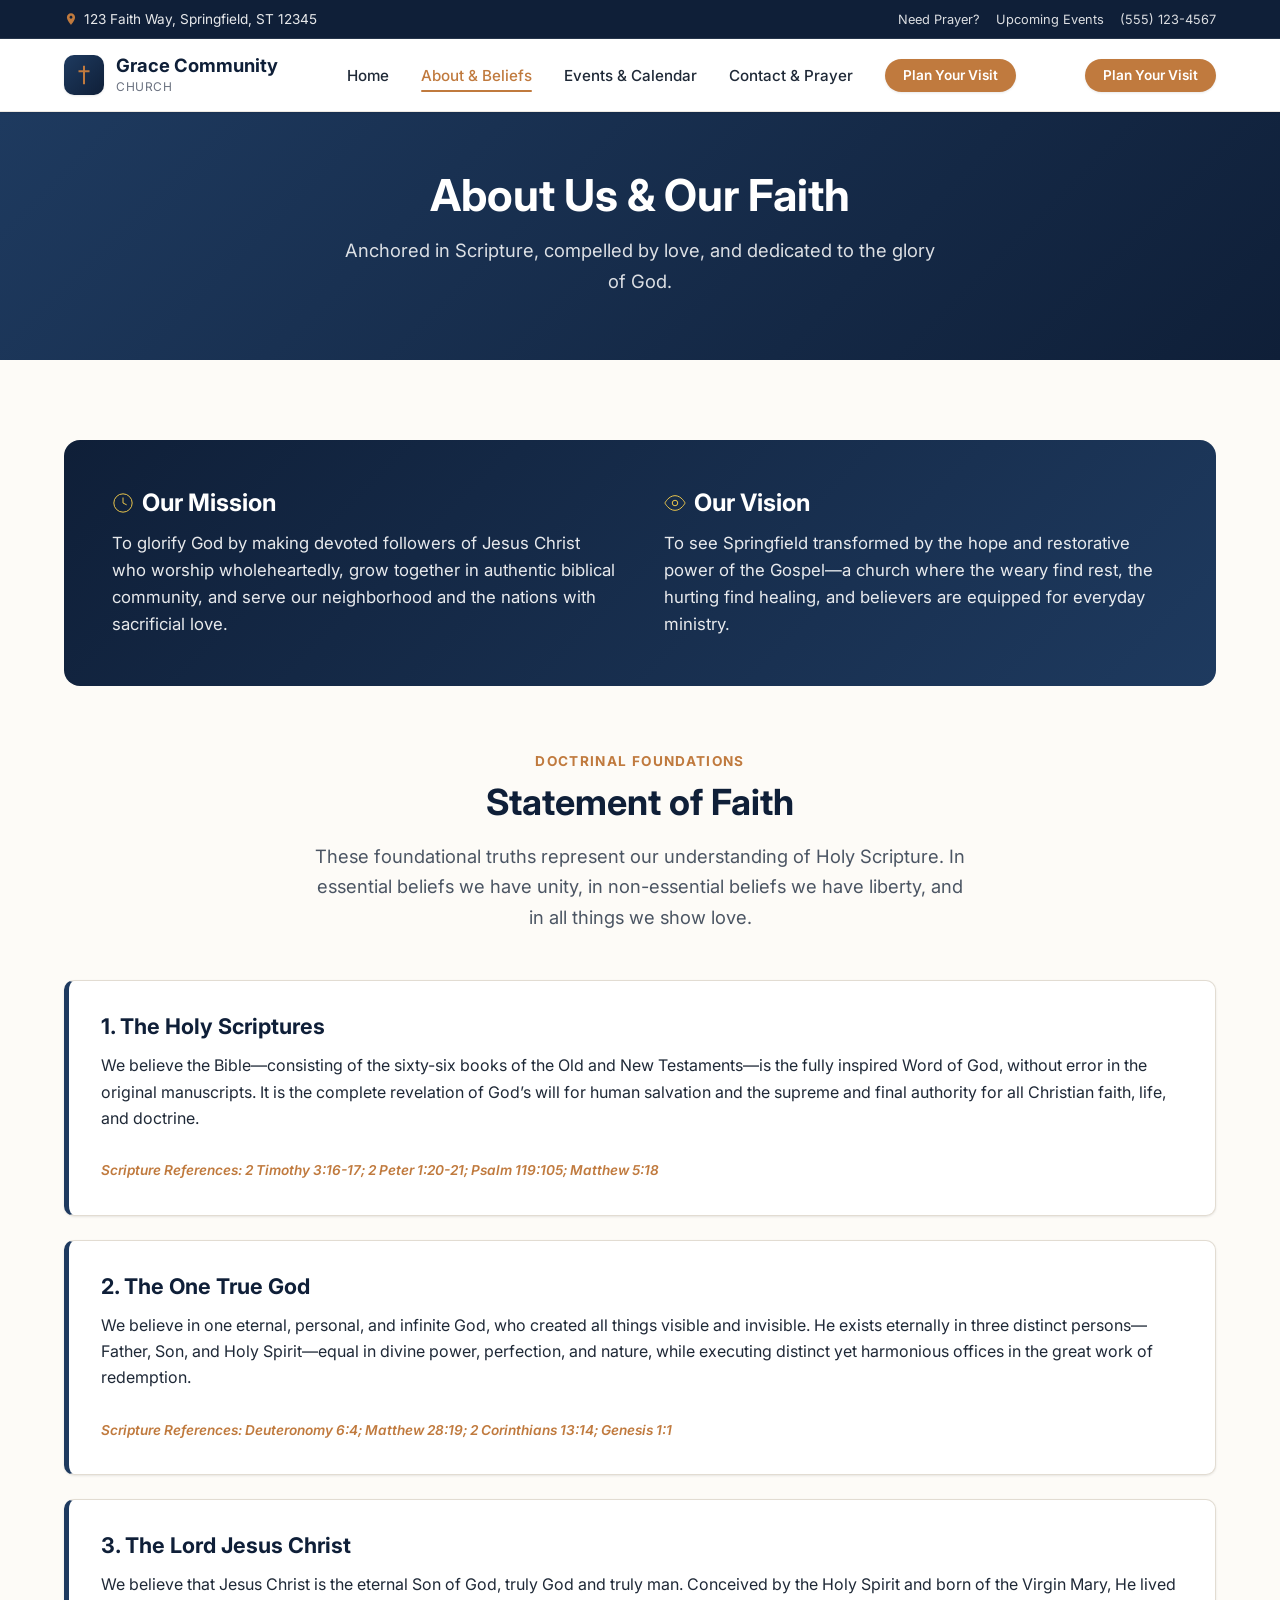
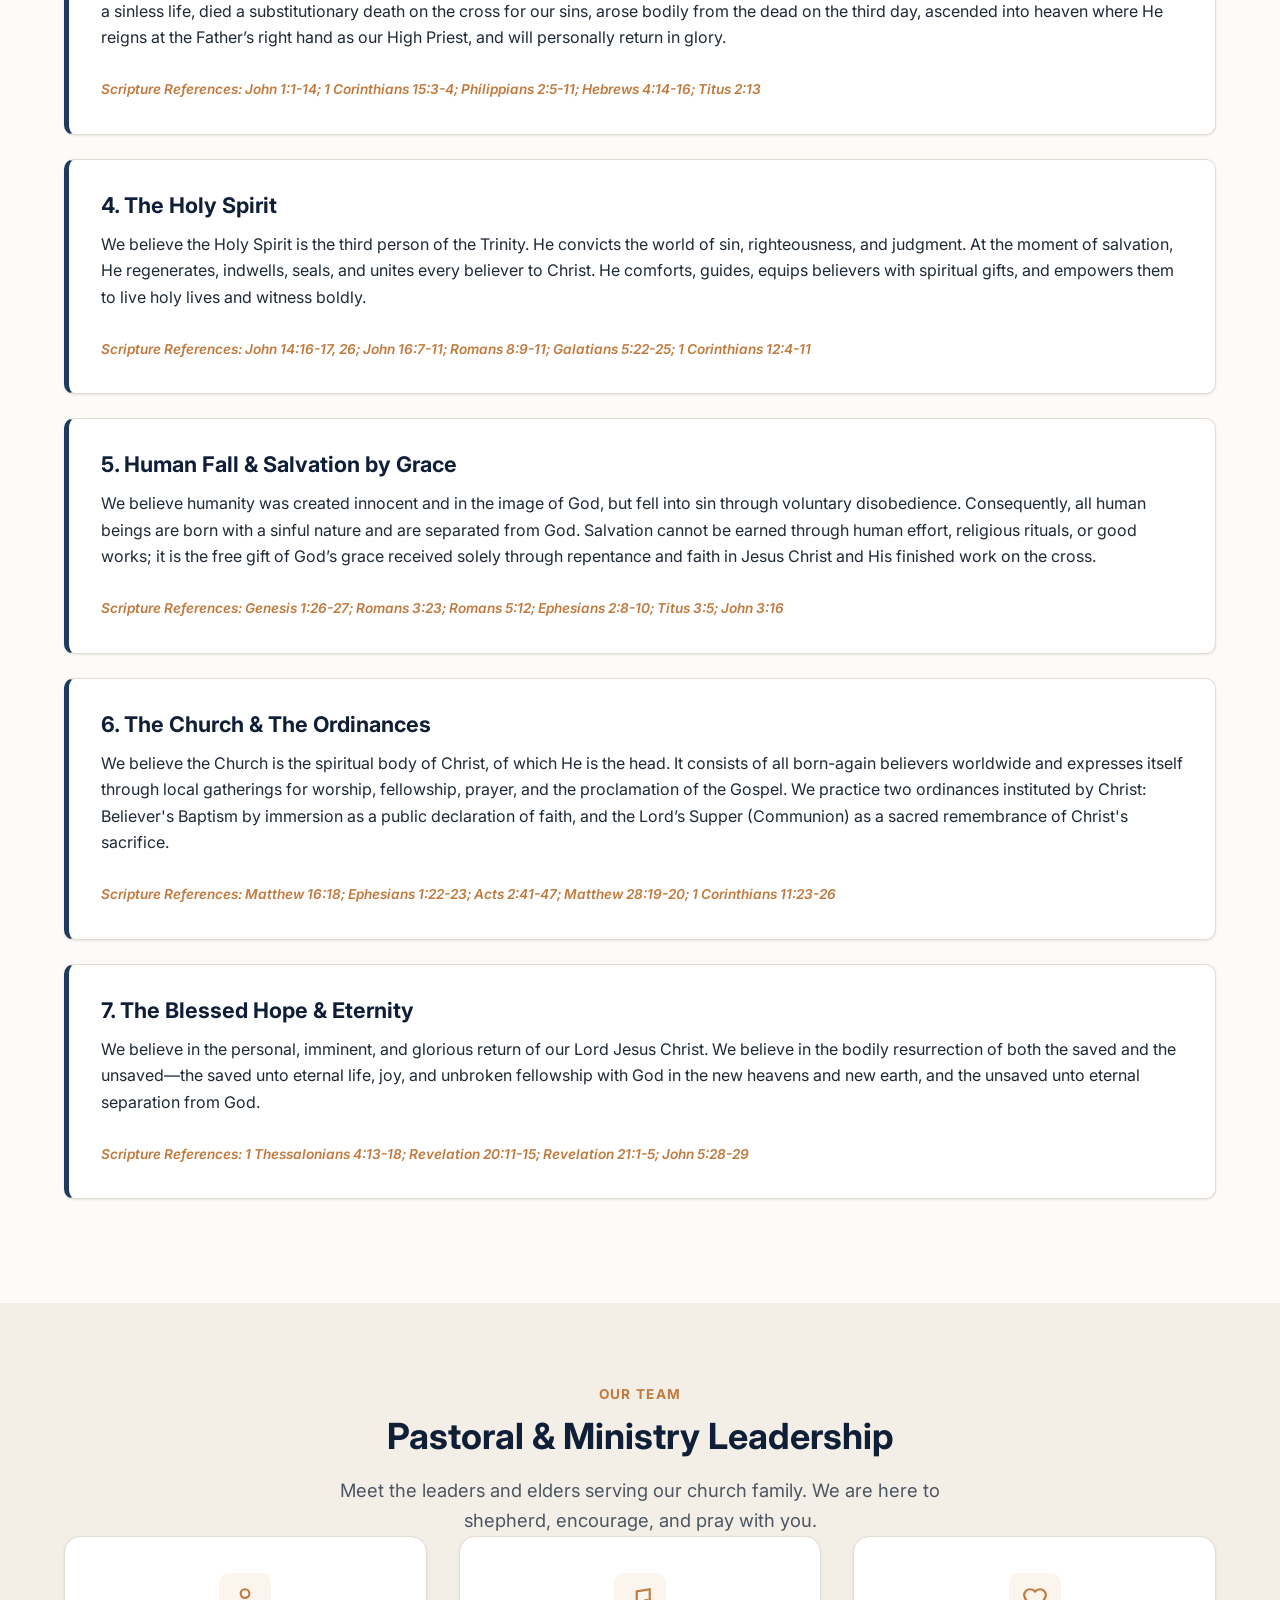
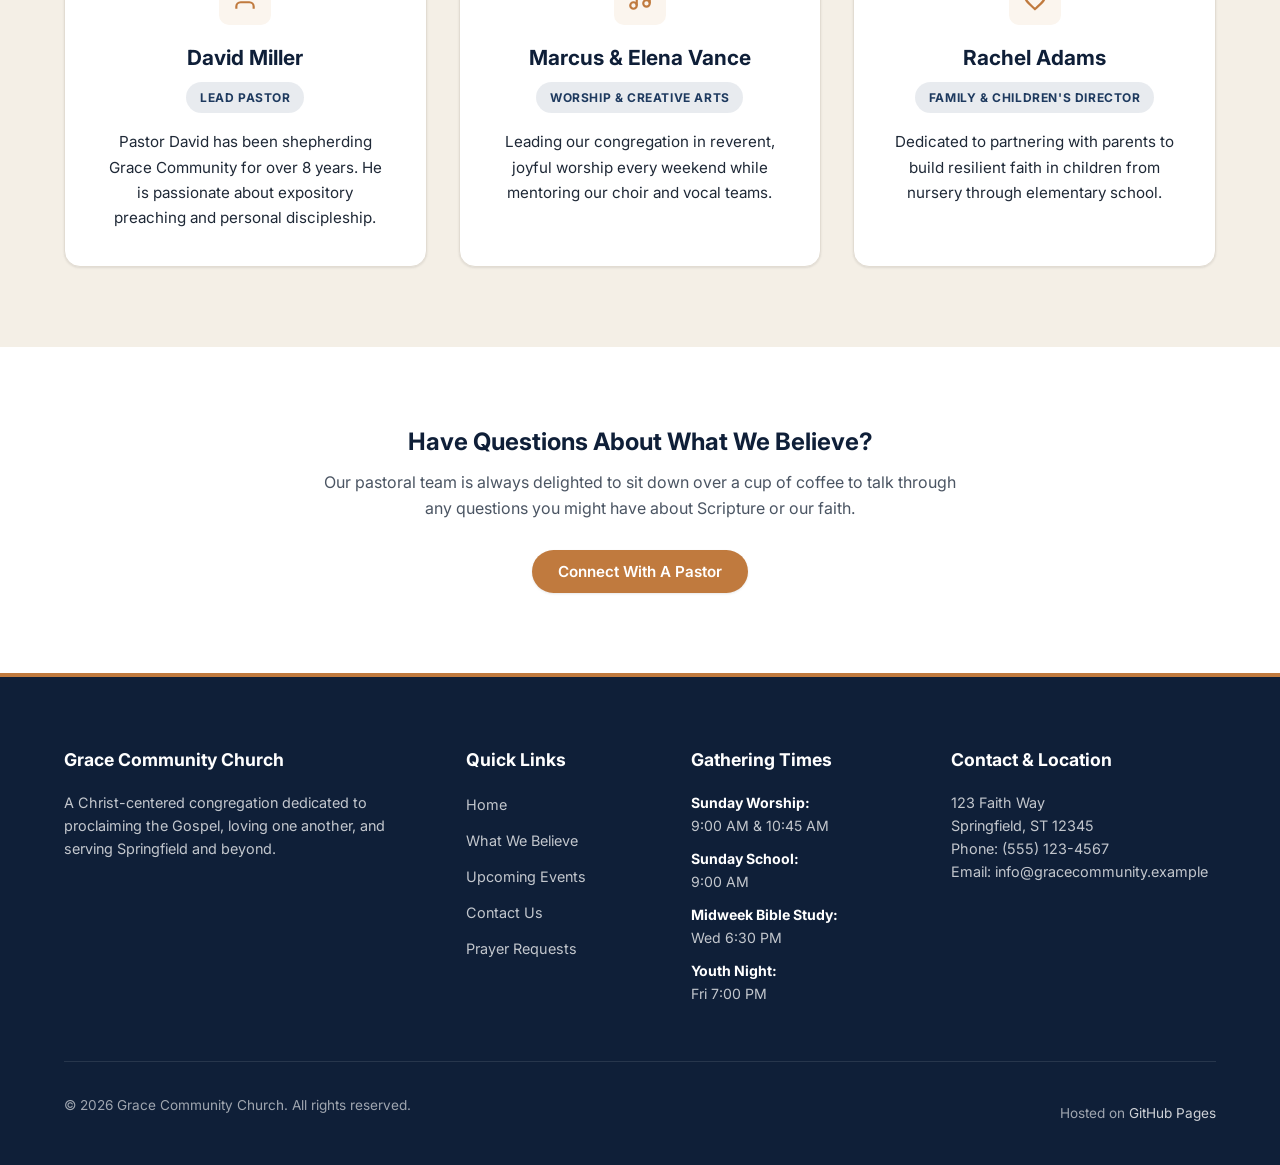
==== about.html @ 87619dcb "Initial implementation of basic site" ====
<!DOCTYPE html>
<html lang="en">
<head>
  <meta charset="UTF-8">
  <meta name="viewport" content="width=device-width, initial-scale=1.0">
  <meta name="description" content="Statement of Faith and Core Beliefs of Grace Community Church. Rooted in Biblical truth, grace, and Christ's love.">
  <title>About Us &amp; Statement of Faith | Grace Community Church</title>
  <link rel="icon" type="image/svg+xml" href="assets/favicon.svg">
  <link rel="stylesheet" href="css/style.css">
  <link rel="preconnect" href="https://fonts.googleapis.com">
  <link rel="preconnect" href="https://fonts.gstatic.com" crossorigin>
  <link href="https://fonts.googleapis.com/css2?family=Cinzel:wght@600;700&family=Inter:wght@400;500;600;700&display=swap" rel="stylesheet">
</head>
<body>

  <!-- Top Announcement Bar -->
  <aside class="top-banner" aria-label="Quick announcements">
    <div class="container">
      <div class="banner-item">
        <svg viewBox="0 0 24 24"><path d="M12 2C8.13 2 5 5.13 5 9c0 5.25 7 13 7 13s7-7.75 7-13c0-3.87-3.13-7-7-7zm0 9.5c-1.38 0-2.5-1.12-2.5-2.5s1.12-2.5 2.5-2.5 2.5 1.12 2.5 2.5-1.12 2.5-2.5 2.5z"/></svg>
        <span>123 Faith Way, Springfield, ST 12345</span>
      </div>
      <div class="banner-links">
        <a href="contact.html#prayer">Need Prayer?</a>
        <a href="events.html">Upcoming Events</a>
        <a href="tel:5551234567">(555) 123-4567</a>
      </div>
    </div>
  </aside>

  <!-- Navigation Header -->
  <header class="site-header">
    <div class="container">
      <a href="index.html" class="brand-logo" aria-label="Grace Community Church Home">
        <div class="logo-icon">
          <svg viewBox="0 0 24 24"><path d="M12 2v20M6 8h12"/></svg>
        </div>
        <div class="brand-text">
          <span class="brand-name">Grace Community</span>
          <span class="brand-tagline">Church</span>
        </div>
      </a>

      <nav aria-label="Primary navigation">
        <ul class="nav-menu">
          <li><a href="index.html" class="nav-link">Home</a></li>
          <li><a href="about.html" class="nav-link active">About &amp; Beliefs</a></li>
          <li><a href="events.html" class="nav-link">Events &amp; Calendar</a></li>
          <li><a href="contact.html" class="nav-link">Contact &amp; Prayer</a></li>
          <li class="mobile-cta"><a href="contact.html#visit" class="btn btn-primary btn-sm">Plan Your Visit</a></li>
        </ul>
      </nav>

      <div class="nav-actions">
        <a href="contact.html#visit" class="btn btn-primary btn-sm">Plan Your Visit</a>
        <button class="mobile-toggle" aria-label="Toggle navigation menu" aria-expanded="false">
          <svg viewBox="0 0 24 24" fill="none" stroke="currentColor" stroke-width="2"><path d="M3 12h18M3 6h18M3 18h18"/></svg>
        </button>
      </div>
    </div>
  </header>

  <main id="main-content">
    <!-- Subpage Banner -->
    <section class="page-header">
      <div class="container">
        <h1>About Us &amp; Our Faith</h1>
        <p>Anchored in Scripture, compelled by love, and dedicated to the glory of God.</p>
      </div>
    </section>

    <!-- Mission & Vision Section -->
    <section class="section">
      <div class="container">
        <div class="mission-box">
          <div>
            <h3>
              <svg viewBox="0 0 24 24"><circle cx="12" cy="12" r="10"/><path d="M12 6v6l4 2"/></svg>
              Our Mission
            </h3>
            <p>
              To glorify God by making devoted followers of Jesus Christ who worship wholeheartedly, grow together in authentic biblical community, and serve our neighborhood and the nations with sacrificial love.
            </p>
          </div>
          <div>
            <h3>
              <svg viewBox="0 0 24 24"><path d="M1 12s4-8 11-8 11 8 11 8-4 8-11 8-11-8-11-8z"/><circle cx="12" cy="12" r="3"/></svg>
              Our Vision
            </h3>
            <p>
              To see Springfield transformed by the hope and restorative power of the Gospel—a church where the weary find rest, the hurting find healing, and believers are equipped for everyday ministry.
            </p>
          </div>
        </div>

        <!-- Statement of Faith Header -->
        <div class="text-center" style="margin-bottom: 3rem;">
          <span class="section-tag">Doctrinal Foundations</span>
          <h2 class="section-title">Statement of Faith</h2>
          <p class="section-subtitle">
            These foundational truths represent our understanding of Holy Scripture. In essential beliefs we have unity, in non-essential beliefs we have liberty, and in all things we show love.
          </p>
        </div>

        <!-- Belief Items -->
        <div class="beliefs-container">
          <!-- 1. The Scriptures -->
          <article class="belief-card">
            <h3>1. The Holy Scriptures</h3>
            <p>
              We believe the Bible—consisting of the sixty-six books of the Old and New Testaments—is the fully inspired Word of God, without error in the original manuscripts. It is the complete revelation of God’s will for human salvation and the supreme and final authority for all Christian faith, life, and doctrine.
            </p>
            <span class="scripture-ref">Scripture References: 2 Timothy 3:16-17; 2 Peter 1:20-21; Psalm 119:105; Matthew 5:18</span>
          </article>

          <!-- 2. The Trinity -->
          <article class="belief-card">
            <h3>2. The One True God</h3>
            <p>
              We believe in one eternal, personal, and infinite God, who created all things visible and invisible. He exists eternally in three distinct persons—Father, Son, and Holy Spirit—equal in divine power, perfection, and nature, while executing distinct yet harmonious offices in the great work of redemption.
            </p>
            <span class="scripture-ref">Scripture References: Deuteronomy 6:4; Matthew 28:19; 2 Corinthians 13:14; Genesis 1:1</span>
          </article>

          <!-- 3. Jesus Christ -->
          <article class="belief-card">
            <h3>3. The Lord Jesus Christ</h3>
            <p>
              We believe that Jesus Christ is the eternal Son of God, truly God and truly man. Conceived by the Holy Spirit and born of the Virgin Mary, He lived a sinless life, died a substitutionary death on the cross for our sins, arose bodily from the dead on the third day, ascended into heaven where He reigns at the Father’s right hand as our High Priest, and will personally return in glory.
            </p>
            <span class="scripture-ref">Scripture References: John 1:1-14; 1 Corinthians 15:3-4; Philippians 2:5-11; Hebrews 4:14-16; Titus 2:13</span>
          </article>

          <!-- 4. The Holy Spirit -->
          <article class="belief-card">
            <h3>4. The Holy Spirit</h3>
            <p>
              We believe the Holy Spirit is the third person of the Trinity. He convicts the world of sin, righteousness, and judgment. At the moment of salvation, He regenerates, indwells, seals, and unites every believer to Christ. He comforts, guides, equips believers with spiritual gifts, and empowers them to live holy lives and witness boldly.
            </p>
            <span class="scripture-ref">Scripture References: John 14:16-17, 26; John 16:7-11; Romans 8:9-11; Galatians 5:22-25; 1 Corinthians 12:4-11</span>
          </article>

          <!-- 5. Salvation by Grace -->
          <article class="belief-card">
            <h3>5. Human Fall &amp; Salvation by Grace</h3>
            <p>
              We believe humanity was created innocent and in the image of God, but fell into sin through voluntary disobedience. Consequently, all human beings are born with a sinful nature and are separated from God. Salvation cannot be earned through human effort, religious rituals, or good works; it is the free gift of God’s grace received solely through repentance and faith in Jesus Christ and His finished work on the cross.
            </p>
            <span class="scripture-ref">Scripture References: Genesis 1:26-27; Romans 3:23; Romans 5:12; Ephesians 2:8-10; Titus 3:5; John 3:16</span>
          </article>

          <!-- 6. The Church & Ordinances -->
          <article class="belief-card">
            <h3>6. The Church &amp; The Ordinances</h3>
            <p>
              We believe the Church is the spiritual body of Christ, of which He is the head. It consists of all born-again believers worldwide and expresses itself through local gatherings for worship, fellowship, prayer, and the proclamation of the Gospel. We practice two ordinances instituted by Christ: Believer's Baptism by immersion as a public declaration of faith, and the Lord’s Supper (Communion) as a sacred remembrance of Christ's sacrifice.
            </p>
            <span class="scripture-ref">Scripture References: Matthew 16:18; Ephesians 1:22-23; Acts 2:41-47; Matthew 28:19-20; 1 Corinthians 11:23-26</span>
          </article>

          <!-- 7. Christian Living & Hope -->
          <article class="belief-card">
            <h3>7. The Blessed Hope &amp; Eternity</h3>
            <p>
              We believe in the personal, imminent, and glorious return of our Lord Jesus Christ. We believe in the bodily resurrection of both the saved and the unsaved—the saved unto eternal life, joy, and unbroken fellowship with God in the new heavens and new earth, and the unsaved unto eternal separation from God.
            </p>
            <span class="scripture-ref">Scripture References: 1 Thessalonians 4:13-18; Revelation 20:11-15; Revelation 21:1-5; John 5:28-29</span>
          </article>
        </div>
      </div>
    </section>

    <!-- Pastoral & Leadership Team -->
    <section class="section section-subtle">
      <div class="container">
        <div class="text-center">
          <span class="section-tag">Our Team</span>
          <h2 class="section-title">Pastoral &amp; Ministry Leadership</h2>
          <p class="section-subtitle">
            Meet the leaders and elders serving our church family. We are here to shepherd, encourage, and pray with you.
          </p>
        </div>

        <div class="grid-3">
          <!-- Leader 1 -->
          <div class="card text-center">
            <div class="card-icon" style="margin: 0 auto 1.25rem auto;">
              <svg viewBox="0 0 24 24"><path d="M20 21v-2a4 4 0 0 0-4-4H8a4 4 0 0 0-4 4v2"/><circle cx="12" cy="7" r="4"/></svg>
            </div>
            <h3 class="card-title">David Miller</h3>
            <p class="badge badge-primary badge-pill" style="margin-bottom: 1rem;">Lead Pastor</p>
            <p style="font-size: 0.95rem;">Pastor David has been shepherding Grace Community for over 8 years. He is passionate about expository preaching and personal discipleship.</p>
          </div>

          <!-- Leader 2 -->
          <div class="card text-center">
            <div class="card-icon" style="margin: 0 auto 1.25rem auto;">
              <svg viewBox="0 0 24 24"><path d="M9 18V5l12-2v13"/><circle cx="6" cy="18" r="3"/><circle cx="18" cy="16" r="3"/></svg>
            </div>
            <h3 class="card-title">Marcus &amp; Elena Vance</h3>
            <p class="badge badge-primary badge-pill" style="margin-bottom: 1rem;">Worship &amp; Creative Arts</p>
            <p style="font-size: 0.95rem;">Leading our congregation in reverent, joyful worship every weekend while mentoring our choir and vocal teams.</p>
          </div>

          <!-- Leader 3 -->
          <div class="card text-center">
            <div class="card-icon" style="margin: 0 auto 1.25rem auto;">
              <svg viewBox="0 0 24 24"><path d="M12 21.35l-1.45-1.32C5.4 15.36 2 12.28 2 8.5 2 5.42 4.42 3 7.5 3c1.74 0 3.41.81 4.5 2.09C13.09 3.81 14.76 3 16.5 3 19.58 3 22 5.42 22 8.5c0 3.78-3.4 6.86-8.55 11.54L12 21.35z"/></svg>
            </div>
            <h3 class="card-title">Rachel Adams</h3>
            <p class="badge badge-primary badge-pill" style="margin-bottom: 1rem;">Family &amp; Children's Director</p>
            <p style="font-size: 0.95rem;">Dedicated to partnering with parents to build resilient faith in children from nursery through elementary school.</p>
          </div>
        </div>
      </div>
    </section>

    <!-- Join Us CTA -->
    <section class="section" style="background-color: #ffffff; text-align: center;">
      <div class="container">
        <h2>Have Questions About What We Believe?</h2>
        <p style="max-width: 650px; margin: 0 auto 1.75rem auto; color: var(--color-text-muted);">
          Our pastoral team is always delighted to sit down over a cup of coffee to talk through any questions you might have about Scripture or our faith.
        </p>
        <a href="contact.html" class="btn btn-primary">Connect With A Pastor</a>
      </div>
    </section>
  </main>

  <!-- Site Footer -->
  <footer class="site-footer">
    <div class="container">
      <div class="footer-grid">
        <div class="footer-col">
          <h4>Grace Community Church</h4>
          <p>
            A Christ-centered congregation dedicated to proclaiming the Gospel, loving one another, and serving Springfield and beyond.
          </p>
        </div>

        <div class="footer-col">
          <h4>Quick Links</h4>
          <ul class="footer-links">
            <li><a href="index.html">Home</a></li>
            <li><a href="about.html">What We Believe</a></li>
            <li><a href="events.html">Upcoming Events</a></li>
            <li><a href="contact.html">Contact Us</a></li>
            <li><a href="contact.html#prayer">Prayer Requests</a></li>
          </ul>
        </div>

        <div class="footer-col">
          <h4>Gathering Times</h4>
          <ul class="footer-service-times">
            <li><strong>Sunday Worship:</strong> 9:00 AM &amp; 10:45 AM</li>
            <li><strong>Sunday School:</strong> 9:00 AM</li>
            <li><strong>Midweek Bible Study:</strong> Wed 6:30 PM</li>
            <li><strong>Youth Night:</strong> Fri 7:00 PM</li>
          </ul>
        </div>

        <div class="footer-col">
          <h4>Contact &amp; Location</h4>
          <p>
            123 Faith Way<br>
            Springfield, ST 12345<br>
            Phone: (555) 123-4567<br>
            Email: info@gracecommunity.example
          </p>
        </div>
      </div>

      <div class="footer-bottom">
        <p>&copy; <span id="current-year">2026</span> Grace Community Church. All rights reserved.</p>
        <p>Hosted on <a href="https://pages.github.com" target="_blank" rel="noopener">GitHub Pages</a></p>
      </div>
    </div>
  </footer>

  <script src="js/main.js"></script>
</body>
</html>
---- css/style.css ----
/* ==========================================================================
   GRACE COMMUNITY CHURCH - Modern Responsive Stylesheet
   Suitable for GitHub Pages static hosting
   ========================================================================== */

:root {
  /* Brand Color Palette */
  --color-primary: #1e3a5f;       /* Deep Sanctuary Navy */
  --color-primary-dark: #0f1f38;
  --color-primary-light: #2c5282;
  --color-accent: #c07a3e;        /* Warm Candle / Gold Accent */
  --color-accent-hover: #a86228;
  --color-accent-soft: #fbf5ee;

  /* Neutral tones */
  --color-bg-page: #fdfbf7;       /* Warm Ivory White */
  --color-bg-surface: #ffffff;
  --color-bg-subtle: #f4efe6;
  --color-border: #e2dcd2;
  --color-border-subtle: #ede8e1;

  /* Typography Colors */
  --color-text-main: #1f2937;
  --color-text-muted: #4b5563;
  --color-text-light: #6b7280;
  --color-text-inverse: #ffffff;

  /* Semantic status */
  --color-success: #15803d;
  --color-success-bg: #dcfce7;
  --color-info: #0369a1;
  --color-info-bg: #e0f2fe;

  /* Typography */
  --font-heading: 'Cinzel', 'Playfair Display', Georgia, serif;
  --font-sans: 'Inter', system-ui, -apple-system, BlinkMacSystemFont, 'Segoe UI', Roboto, sans-serif;

  /* Layout & Spacing */
  --max-width: 1200px;
  --container-padding: 1.5rem;
  --radius-sm: 6px;
  --radius-md: 10px;
  --radius-lg: 16px;
  --radius-full: 9999px;

  /* Shadows */
  --shadow-sm: 0 1px 3px rgba(0, 0, 0, 0.06), 0 1px 2px rgba(0, 0, 0, 0.04);
  --shadow-md: 0 4px 6px -1px rgba(0, 0, 0, 0.08), 0 2px 4px -1px rgba(0, 0, 0, 0.04);
  --shadow-lg: 0 10px 15px -3px rgba(0, 0, 0, 0.08), 0 4px 6px -2px rgba(0, 0, 0, 0.04);
  --shadow-xl: 0 20px 25px -5px rgba(0, 0, 0, 0.1), 0 10px 10px -5px rgba(0, 0, 0, 0.04);

  /* Transitions */
  --transition: all 0.2s ease-in-out;
}

/* Base Reset */
*, *::before, *::after {
  box-sizing: border-box;
  margin: 0;
  padding: 0;
}

html {
  font-size: 16px;
  scroll-behavior: smooth;
}

body {
  font-family: var(--font-sans);
  background-color: var(--color-bg-page);
  color: var(--color-text-main);
  line-height: 1.65;
  -webkit-font-smoothing: antialiased;
  min-height: 100vh;
  display: flex;
  flex-direction: column;
}

main {
  flex: 1;
}

img {
  max-width: 100%;
  height: auto;
  display: block;
}

a {
  color: var(--color-primary);
  text-decoration: none;
  transition: var(--transition);
}

a:hover {
  color: var(--color-accent);
}

h1, h2, h3, h4, h5, h6 {
  color: var(--color-primary-dark);
  font-weight: 700;
  line-height: 1.25;
  margin-bottom: 0.75rem;
}

p {
  margin-bottom: 1rem;
}

p:last-child {
  margin-bottom: 0;
}

.container {
  width: 100%;
  max-width: var(--max-width);
  margin-left: auto;
  margin-right: auto;
  padding-left: var(--container-padding);
  padding-right: var(--container-padding);
}

/* ==========================================================================
   Utility Classes & Buttons
   ========================================================================== */
.btn {
  display: inline-flex;
  align-items: center;
  justify-content: center;
  gap: 0.5rem;
  padding: 0.75rem 1.5rem;
  font-size: 0.95rem;
  font-weight: 600;
  border-radius: var(--radius-full);
  border: 2px solid transparent;
  cursor: pointer;
  transition: var(--transition);
  text-align: center;
  line-height: 1;
}

.btn-primary {
  background-color: var(--color-accent);
  color: var(--color-text-inverse);
  box-shadow: var(--shadow-sm);
}

.btn-primary:hover {
  background-color: var(--color-accent-hover);
  color: var(--color-text-inverse);
  transform: translateY(-1px);
  box-shadow: var(--shadow-md);
}

.btn-secondary {
  background-color: transparent;
  color: var(--color-primary);
  border-color: var(--color-primary);
}

.btn-secondary:hover {
  background-color: var(--color-primary);
  color: var(--color-text-inverse);
}

.btn-white {
  background-color: #ffffff;
  color: var(--color-primary-dark);
  box-shadow: var(--shadow-sm);
}

.btn-white:hover {
  background-color: var(--color-bg-subtle);
  color: var(--color-accent);
  transform: translateY(-1px);
}

.btn-outline-white {
  background-color: transparent;
  color: #ffffff;
  border-color: rgba(255, 255, 255, 0.8);
}

.btn-outline-white:hover {
  background-color: #ffffff;
  color: var(--color-primary-dark);
}

.btn-sm {
  padding: 0.5rem 1rem;
  font-size: 0.85rem;
}

.badge {
  display: inline-block;
  padding: 0.25rem 0.75rem;
  font-size: 0.75rem;
  font-weight: 700;
  text-transform: uppercase;
  letter-spacing: 0.05em;
  border-radius: var(--radius-full);
  background-color: var(--color-accent-soft);
  color: var(--color-accent);
}

.badge-primary {
  background-color: rgba(30, 58, 95, 0.1);
  color: var(--color-primary);
}

.badge-pill {
  padding: 0.35rem 0.85rem;
  border-radius: var(--radius-full);
}

.section-tag {
  color: var(--color-accent);
  font-weight: 700;
  text-transform: uppercase;
  letter-spacing: 0.1em;
  font-size: 0.85rem;
  margin-bottom: 0.5rem;
  display: block;
}

.section-title {
  font-size: 2.25rem;
  margin-bottom: 1rem;
}

.section-subtitle {
  font-size: 1.15rem;
  color: var(--color-text-muted);
  max-width: 650px;
  margin: 0 auto 2.5rem auto;
}

.text-center {
  text-align: center;
}

/* ==========================================================================
   Top Banner / Announcement
   ========================================================================== */
.top-banner {
  background-color: var(--color-primary-dark);
  color: rgba(255, 255, 255, 0.9);
  font-size: 0.85rem;
  padding: 0.5rem 0;
  border-bottom: 1px solid rgba(255, 255, 255, 0.1);
}

.top-banner .container {
  display: flex;
  justify-content: space-between;
  align-items: center;
  flex-wrap: wrap;
  gap: 0.5rem;
}

.banner-item {
  display: inline-flex;
  align-items: center;
  gap: 0.4rem;
}

.banner-item svg {
  width: 14px;
  height: 14px;
  fill: var(--color-accent);
}

.banner-links {
  display: flex;
  gap: 1rem;
}

.banner-links a {
  color: rgba(255, 255, 255, 0.85);
  font-size: 0.8rem;
}

.banner-links a:hover {
  color: var(--color-accent);
}

/* ==========================================================================
   Header & Navigation
   ========================================================================== */
.site-header {
  background-color: var(--color-bg-surface);
  position: sticky;
  top: 0;
  z-index: 100;
  box-shadow: var(--shadow-sm);
  border-bottom: 1px solid var(--color-border-subtle);
}

.site-header .container {
  display: flex;
  align-items: center;
  justify-content: space-between;
  height: 72px;
}

.brand-logo {
  display: flex;
  align-items: center;
  gap: 0.75rem;
  text-decoration: none;
}

.logo-icon {
  width: 40px;
  height: 40px;
  border-radius: var(--radius-md);
  background: linear-gradient(135deg, var(--color-primary) 0%, var(--color-primary-dark) 100%);
  display: flex;
  align-items: center;
  justify-content: center;
  color: var(--color-accent);
  box-shadow: var(--shadow-sm);
}

.logo-icon svg {
  width: 22px;
  height: 22px;
  stroke: var(--color-accent);
  fill: none;
  stroke-width: 2.2;
}

.brand-text {
  display: flex;
  flex-direction: column;
}

.brand-name {
  font-weight: 700;
  font-size: 1.15rem;
  color: var(--color-primary-dark);
  line-height: 1.2;
}

.brand-tagline {
  font-size: 0.75rem;
  color: var(--color-text-light);
  letter-spacing: 0.05em;
  text-transform: uppercase;
}

.nav-menu {
  display: flex;
  align-items: center;
  list-style: none;
  gap: 2rem;
}

.nav-link {
  color: var(--color-text-main);
  font-weight: 500;
  font-size: 0.95rem;
  position: relative;
  padding: 0.4rem 0;
}

.nav-link:hover,
.nav-link.active {
  color: var(--color-accent);
}

.nav-link.active::after {
  content: '';
  position: absolute;
  bottom: 0;
  left: 0;
  width: 100%;
  height: 2px;
  background-color: var(--color-accent);
  border-radius: var(--radius-full);
}

.nav-actions {
  display: flex;
  align-items: center;
  gap: 1rem;
}

.mobile-toggle {
  display: none;
  background: none;
  border: none;
  cursor: pointer;
  padding: 0.5rem;
  color: var(--color-primary-dark);
}

.mobile-toggle svg {
  width: 26px;
  height: 26px;
}

/* ==========================================================================
   Hero Section
   ========================================================================== */
.hero {
  position: relative;
  background: linear-gradient(135deg, #112239 0%, #1a365d 60%, #2b4970 100%);
  color: #ffffff;
  padding: 5rem 0 7rem 0;
  overflow: hidden;
}

.hero::after {
  content: '';
  position: absolute;
  top: 0;
  left: 0;
  right: 0;
  bottom: 0;
  background: radial-gradient(circle at 80% 20%, rgba(192, 122, 62, 0.18) 0%, transparent 60%);
  pointer-events: none;
}

.hero-content {
  position: relative;
  z-index: 2;
  max-width: 760px;
}

.hero-badge {
  display: inline-flex;
  align-items: center;
  gap: 0.5rem;
  background-color: rgba(255, 255, 255, 0.12);
  color: #f7e6d2;
  border: 1px solid rgba(255, 255, 255, 0.2);
  padding: 0.4rem 1rem;
  border-radius: var(--radius-full);
  font-size: 0.85rem;
  font-weight: 600;
  margin-bottom: 1.5rem;
}

.hero-title {
  font-size: 3.25rem;
  color: #ffffff;
  font-weight: 800;
  line-height: 1.15;
  margin-bottom: 1.25rem;
}

.hero-title span {
  color: #fcd34d;
}

.hero-description {
  font-size: 1.2rem;
  color: rgba(255, 255, 255, 0.88);
  line-height: 1.6;
  margin-bottom: 2rem;
}

.hero-buttons {
  display: flex;
  gap: 1rem;
  flex-wrap: wrap;
}

/* Floating Service Schedule Banner */
.service-times-banner {
  margin-top: -3.5rem;
  position: relative;
  z-index: 10;
  margin-bottom: 4rem;
}

.service-card {
  background: var(--color-bg-surface);
  border-radius: var(--radius-lg);
  box-shadow: var(--shadow-xl);
  border: 1px solid var(--color-border);
  padding: 2rem;
  display: grid;
  grid-template-columns: repeat(auto-fit, minmax(240px, 1fr));
  gap: 2rem;
  align-items: center;
}

.service-card-item {
  display: flex;
  gap: 1.25rem;
  align-items: flex-start;
}

.service-card-icon {
  width: 48px;
  height: 48px;
  border-radius: var(--radius-md);
  background-color: var(--color-accent-soft);
  color: var(--color-accent);
  display: flex;
  align-items: center;
  justify-content: center;
  flex-shrink: 0;
}

.service-card-icon svg {
  width: 24px;
  height: 24px;
  stroke: var(--color-accent);
  fill: none;
  stroke-width: 2;
}

.service-card-title {
  font-size: 1.05rem;
  font-weight: 700;
  margin-bottom: 0.25rem;
  color: var(--color-primary-dark);
}

.service-card-text {
  font-size: 0.9rem;
  color: var(--color-text-muted);
  line-height: 1.4;
  margin-bottom: 0;
}

/* Subpage Page Header */
.page-header {
  background: linear-gradient(135deg, var(--color-primary) 0%, var(--color-primary-dark) 100%);
  color: #ffffff;
  padding: 3.5rem 0 4rem 0;
  text-align: center;
}

.page-header h1 {
  color: #ffffff;
  font-size: 2.75rem;
  margin-bottom: 0.75rem;
}

.page-header p {
  color: rgba(255, 255, 255, 0.85);
  font-size: 1.15rem;
  max-width: 600px;
  margin: 0 auto;
}

/* ==========================================================================
   Section Layouts
   ========================================================================== */
.section {
  padding: 5rem 0;
}

.section-subtle {
  background-color: var(--color-bg-subtle);
}

.section-white {
  background-color: #ffffff;
}

/* Feature Grid */
.grid-3 {
  display: grid;
  grid-template-columns: repeat(auto-fit, minmax(300px, 1fr));
  gap: 2rem;
}

.grid-2 {
  display: grid;
  grid-template-columns: repeat(auto-fit, minmax(340px, 1fr));
  gap: 2.5rem;
}

.card {
  background-color: var(--color-bg-surface);
  border: 1px solid var(--color-border);
  border-radius: var(--radius-lg);
  padding: 2.25rem;
  box-shadow: var(--shadow-sm);
  transition: var(--transition);
}

.card:hover {
  transform: translateY(-4px);
  box-shadow: var(--shadow-md);
  border-color: rgba(192, 122, 62, 0.4);
}

.card-icon {
  width: 52px;
  height: 52px;
  border-radius: var(--radius-md);
  background-color: var(--color-accent-soft);
  display: flex;
  align-items: center;
  justify-content: center;
  margin-bottom: 1.25rem;
}

.card-icon svg {
  width: 26px;
  height: 26px;
  stroke: var(--color-accent);
  fill: none;
  stroke-width: 2;
}

.card-title {
  font-size: 1.3rem;
  margin-bottom: 0.75rem;
}

/* Pastoral Welcome Box */
.pastor-welcome {
  display: grid;
  grid-template-columns: 1fr 1.6fr;
  gap: 3rem;
  align-items: center;
  background-color: #ffffff;
  border-radius: var(--radius-lg);
  padding: 3rem;
  border: 1px solid var(--color-border);
  box-shadow: var(--shadow-md);
}

.pastor-avatar {
  border-radius: var(--radius-lg);
  background: linear-gradient(135deg, #cbd5e1 0%, #94a3b8 100%);
  aspect-ratio: 4/5;
  display: flex;
  flex-direction: column;
  align-items: center;
  justify-content: center;
  color: #475569;
  text-align: center;
  padding: 2rem;
}

.pastor-avatar svg {
  width: 80px;
  height: 80px;
  margin-bottom: 1rem;
  opacity: 0.7;
}

/* What to Expect Walkthrough */
.steps-grid {
  display: grid;
  grid-template-columns: repeat(auto-fit, minmax(240px, 1fr));
  gap: 2rem;
  margin-top: 3rem;
}

.step-card {
  position: relative;
  background-color: #ffffff;
  padding: 2rem;
  border-radius: var(--radius-lg);
  border: 1px solid var(--color-border);
  box-shadow: var(--shadow-sm);
}

.step-number {
  position: absolute;
  top: -16px;
  left: 24px;
  width: 34px;
  height: 34px;
  border-radius: var(--radius-full);
  background-color: var(--color-primary);
  color: #ffffff;
  font-weight: 700;
  display: flex;
  align-items: center;
  justify-content: center;
  font-size: 0.85rem;
}

.step-card h3 {
  font-size: 1.15rem;
  margin-top: 0.5rem;
  margin-bottom: 0.5rem;
}

/* ==========================================================================
   Statement of Faith Styles
   ========================================================================== */
.belief-card {
  background: #ffffff;
  border: 1px solid var(--color-border);
  border-radius: var(--radius-md);
  padding: 2rem;
  margin-bottom: 1.5rem;
  border-left: 5px solid var(--color-primary);
  box-shadow: var(--shadow-sm);
}

.belief-card:hover {
  border-left-color: var(--color-accent);
}

.belief-card h3 {
  font-size: 1.35rem;
  margin-bottom: 0.75rem;
  color: var(--color-primary-dark);
}

.scripture-ref {
  display: inline-block;
  margin-top: 0.75rem;
  font-style: italic;
  font-size: 0.85rem;
  color: var(--color-accent);
  font-weight: 600;
}

.belief-card p {
  color: var(--color-text-main);
  font-size: 1rem;
}

/* Mission & Vision Callout */
.mission-box {
  background: linear-gradient(135deg, var(--color-primary-dark) 0%, var(--color-primary) 100%);
  color: #ffffff;
  border-radius: var(--radius-lg);
  padding: 3rem;
  margin-bottom: 4rem;
  display: grid;
  grid-template-columns: 1fr 1fr;
  gap: 3rem;
}

.mission-box h3 {
  color: #ffffff;
  font-size: 1.5rem;
  margin-bottom: 0.75rem;
  display: flex;
  align-items: center;
  gap: 0.5rem;
}

.mission-box h3 svg {
  width: 22px;
  height: 22px;
  stroke: #fcd34d;
  fill: none;
}

.mission-box p {
  color: rgba(255, 255, 255, 0.9);
  font-size: 1.05rem;
  line-height: 1.6;
}

/* ==========================================================================
   Events & Calendar Styles
   ========================================================================== */
.filter-tabs {
  display: flex;
  justify-content: center;
  gap: 0.75rem;
  margin-bottom: 2.5rem;
  flex-wrap: wrap;
}

.filter-btn {
  background-color: #ffffff;
  border: 1px solid var(--color-border);
  padding: 0.5rem 1.25rem;
  border-radius: var(--radius-full);
  font-weight: 600;
  font-size: 0.9rem;
  color: var(--color-text-muted);
  cursor: pointer;
  transition: var(--transition);
}

.filter-btn:hover,
.filter-btn.active {
  background-color: var(--color-primary);
  color: #ffffff;
  border-color: var(--color-primary);
}

.event-card {
  background: #ffffff;
  border: 1px solid var(--color-border);
  border-radius: var(--radius-lg);
  overflow: hidden;
  box-shadow: var(--shadow-sm);
  display: flex;
  flex-direction: column;
  transition: var(--transition);
}

.event-card:hover {
  transform: translateY(-4px);
  box-shadow: var(--shadow-md);
}

.event-header {
  padding: 1.5rem;
  background-color: var(--color-bg-subtle);
  border-bottom: 1px solid var(--color-border-subtle);
  display: flex;
  align-items: center;
  gap: 1.25rem;
}

.date-badge {
  background: var(--color-primary);
  color: #ffffff;
  border-radius: var(--radius-md);
  width: 58px;
  height: 58px;
  display: flex;
  flex-direction: column;
  align-items: center;
  justify-content: center;
  flex-shrink: 0;
  text-align: center;
}

.date-month {
  font-size: 0.7rem;
  font-weight: 700;
  text-transform: uppercase;
  letter-spacing: 0.05em;
  line-height: 1;
}

.date-day {
  font-size: 1.4rem;
  font-weight: 800;
  line-height: 1.1;
}

.event-meta {
  flex: 1;
}

.event-time-location {
  display: flex;
  flex-direction: column;
  gap: 0.25rem;
  font-size: 0.85rem;
  color: var(--color-text-light);
}

.event-time-location span {
  display: inline-flex;
  align-items: center;
  gap: 0.35rem;
}

.event-time-location svg {
  width: 14px;
  height: 14px;
  stroke: var(--color-accent);
  fill: none;
}

.event-body {
  padding: 1.5rem;
  flex: 1;
  display: flex;
  flex-direction: column;
}

.event-title {
  font-size: 1.25rem;
  margin-bottom: 0.75rem;
}

.event-desc {
  font-size: 0.95rem;
  color: var(--color-text-muted);
  margin-bottom: 1.5rem;
  flex: 1;
}

.recurring-schedule-table {
  width: 100%;
  border-collapse: collapse;
  background: #ffffff;
  border-radius: var(--radius-lg);
  overflow: hidden;
  box-shadow: var(--shadow-sm);
  border: 1px solid var(--color-border);
}

.recurring-schedule-table th,
.recurring-schedule-table td {
  padding: 1.25rem 1.5rem;
  text-align: left;
}

.recurring-schedule-table th {
  background-color: var(--color-primary-dark);
  color: #ffffff;
  font-weight: 600;
  font-size: 0.9rem;
  text-transform: uppercase;
  letter-spacing: 0.05em;
}

.recurring-schedule-table tr {
  border-bottom: 1px solid var(--color-border-subtle);
}

.recurring-schedule-table tr:last-child {
  border-bottom: none;
}

.recurring-schedule-table tr:hover {
  background-color: var(--color-bg-page);
}

/* ==========================================================================
   Contact & Prayer Request Styles
   ========================================================================== */
.contact-layout {
  display: grid;
  grid-template-columns: 1.2fr 0.8fr;
  gap: 3rem;
}

.form-card {
  background: #ffffff;
  border: 1px solid var(--color-border);
  border-radius: var(--radius-lg);
  padding: 2.5rem;
  box-shadow: var(--shadow-md);
}

.form-tabs {
  display: flex;
  border-bottom: 2px solid var(--color-border-subtle);
  margin-bottom: 2rem;
  gap: 1rem;
}

.form-tab-btn {
  background: none;
  border: none;
  padding: 0.75rem 0.5rem;
  font-size: 1.05rem;
  font-weight: 600;
  color: var(--color-text-light);
  cursor: pointer;
  border-bottom: 3px solid transparent;
  margin-bottom: -2px;
  transition: var(--transition);
}

.form-tab-btn:hover {
  color: var(--color-primary);
}

.form-tab-btn.active {
  color: var(--color-accent);
  border-bottom-color: var(--color-accent);
}

.form-group {
  margin-bottom: 1.5rem;
}

.form-group label {
  display: block;
  font-weight: 600;
  font-size: 0.9rem;
  margin-bottom: 0.4rem;
  color: var(--color-primary-dark);
}

.form-control {
  width: 100%;
  padding: 0.75rem 1rem;
  border-radius: var(--radius-md);
  border: 1px solid var(--color-border);
  font-family: inherit;
  font-size: 0.95rem;
  color: var(--color-text-main);
  background-color: #ffffff;
  transition: var(--transition);
}

.form-control:focus {
  outline: none;
  border-color: var(--color-accent);
  box-shadow: 0 0 0 3px rgba(192, 122, 62, 0.15);
}

textarea.form-control {
  resize: vertical;
  min-height: 120px;
}

.form-note {
  font-size: 0.8rem;
  color: var(--color-text-light);
  margin-top: 0.35rem;
}

.form-status {
  padding: 1rem 1.25rem;
  border-radius: var(--radius-md);
  margin-bottom: 1.5rem;
  display: none;
  font-size: 0.95rem;
}

.form-status.success {
  display: block;
  background-color: var(--color-success-bg);
  color: var(--color-success);
  border: 1px solid rgba(21, 128, 61, 0.2);
}

.contact-info-card {
  background-color: #ffffff;
  border: 1px solid var(--color-border);
  border-radius: var(--radius-lg);
  padding: 2.25rem;
  box-shadow: var(--shadow-sm);
  margin-bottom: 2rem;
}

.contact-info-list {
  list-style: none;
  margin-top: 1.5rem;
  display: flex;
  flex-direction: column;
  gap: 1.25rem;
}

.contact-info-item {
  display: flex;
  gap: 1rem;
  align-items: flex-start;
}

.contact-icon {
  width: 40px;
  height: 40px;
  border-radius: var(--radius-md);
  background-color: var(--color-accent-soft);
  color: var(--color-accent);
  display: flex;
  align-items: center;
  justify-content: center;
  flex-shrink: 0;
}

.contact-icon svg {
  width: 20px;
  height: 20px;
  stroke: var(--color-accent);
  fill: none;
  stroke-width: 2;
}

.contact-item-title {
  font-size: 0.85rem;
  font-weight: 700;
  text-transform: uppercase;
  color: var(--color-text-light);
  letter-spacing: 0.05em;
  margin-bottom: 0.15rem;
}

.contact-item-value {
  font-size: 0.95rem;
  color: var(--color-text-main);
  line-height: 1.4;
}

.map-placeholder {
  background: var(--color-bg-subtle);
  border: 2px dashed var(--color-border);
  border-radius: var(--radius-lg);
  padding: 3rem 1.5rem;
  text-align: center;
  color: var(--color-text-muted);
}

.map-placeholder svg {
  width: 48px;
  height: 48px;
  stroke: var(--color-accent);
  fill: none;
  margin: 0 auto 1rem auto;
}

/* ==========================================================================
   Footer
   ========================================================================== */
.site-footer {
  background-color: var(--color-primary-dark);
  color: rgba(255, 255, 255, 0.8);
  padding: 4.5rem 0 2rem 0;
  margin-top: auto;
  border-top: 4px solid var(--color-accent);
}

.footer-grid {
  display: grid;
  grid-template-columns: 2fr 1fr 1.2fr 1.5fr;
  gap: 3rem;
  margin-bottom: 3.5rem;
}

.footer-col h4 {
  color: #ffffff;
  font-size: 1.1rem;
  margin-bottom: 1.25rem;
  position: relative;
}

.footer-col p {
  font-size: 0.9rem;
  line-height: 1.6;
  color: rgba(255, 255, 255, 0.75);
}

.footer-links {
  list-style: none;
  display: flex;
  flex-direction: column;
  gap: 0.6rem;
}

.footer-links a {
  color: rgba(255, 255, 255, 0.75);
  font-size: 0.9rem;
}

.footer-links a:hover {
  color: var(--color-accent);
  padding-left: 4px;
}

.footer-service-times {
  list-style: none;
  display: flex;
  flex-direction: column;
  gap: 0.6rem;
}

.footer-service-times li {
  font-size: 0.88rem;
  color: rgba(255, 255, 255, 0.75);
}

.footer-service-times strong {
  color: #ffffff;
  display: block;
}

.footer-bottom {
  padding-top: 2rem;
  border-top: 1px solid rgba(255, 255, 255, 0.1);
  display: flex;
  justify-content: space-between;
  align-items: center;
  flex-wrap: wrap;
  gap: 1rem;
  font-size: 0.85rem;
  color: rgba(255, 255, 255, 0.6);
}

.footer-bottom a {
  color: rgba(255, 255, 255, 0.8);
}

.footer-bottom a:hover {
  color: var(--color-accent);
}

/* ==========================================================================
   Mobile Responsive Adjustments
   ========================================================================== */
@media (max-width: 900px) {
  .site-header .container {
    position: relative;
  }

  .mobile-toggle {
    display: block;
  }

  .nav-menu {
    display: none;
    position: absolute;
    top: 72px;
    left: 0;
    right: 0;
    background-color: var(--color-bg-surface);
    flex-direction: column;
    padding: 1.5rem;
    box-shadow: var(--shadow-lg);
    border-bottom: 1px solid var(--color-border);
    gap: 1rem;
    align-items: flex-start;
  }

  .nav-menu.is-active {
    display: flex;
  }

  .nav-actions {
    display: none;
  }

  .nav-menu .btn-primary {
    display: inline-flex;
    width: 100%;
    margin-top: 0.5rem;
  }

  .hero-title {
    font-size: 2.5rem;
  }

  .pastor-welcome {
    grid-template-columns: 1fr;
  }

  .mission-box {
    grid-template-columns: 1fr;
    gap: 1.5rem;
  }

  .contact-layout {
    grid-template-columns: 1fr;
  }

  .footer-grid {
    grid-template-columns: 1fr 1fr;
  }
}

@media (max-width: 600px) {
  .top-banner {
    display: none;
  }

  .hero-title {
    font-size: 2rem;
  }

  .hero-description {
    font-size: 1rem;
  }

  .section-title {
    font-size: 1.75rem;
  }

  .footer-grid {
    grid-template-columns: 1fr;
    gap: 2rem;
  }

  .service-card {
    padding: 1.5rem;
  }

  .form-card {
    padding: 1.5rem;
  }
}
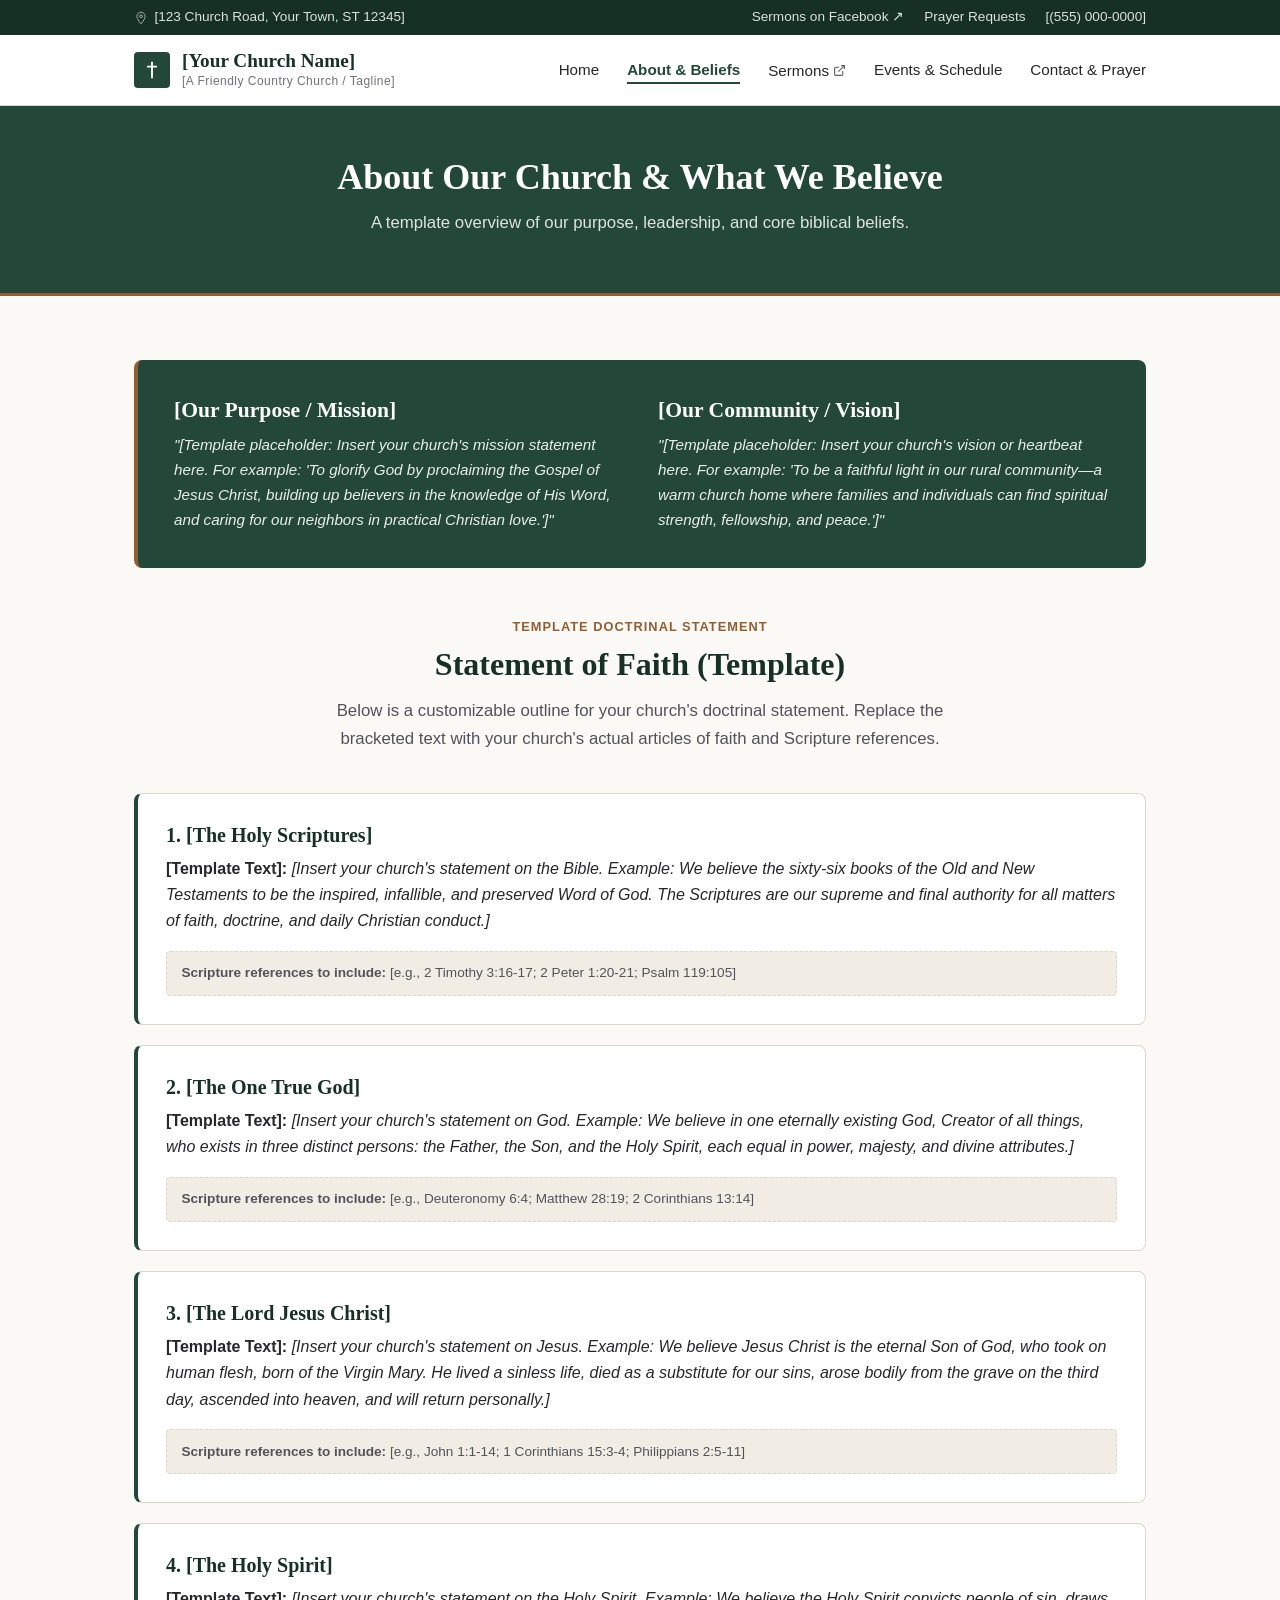
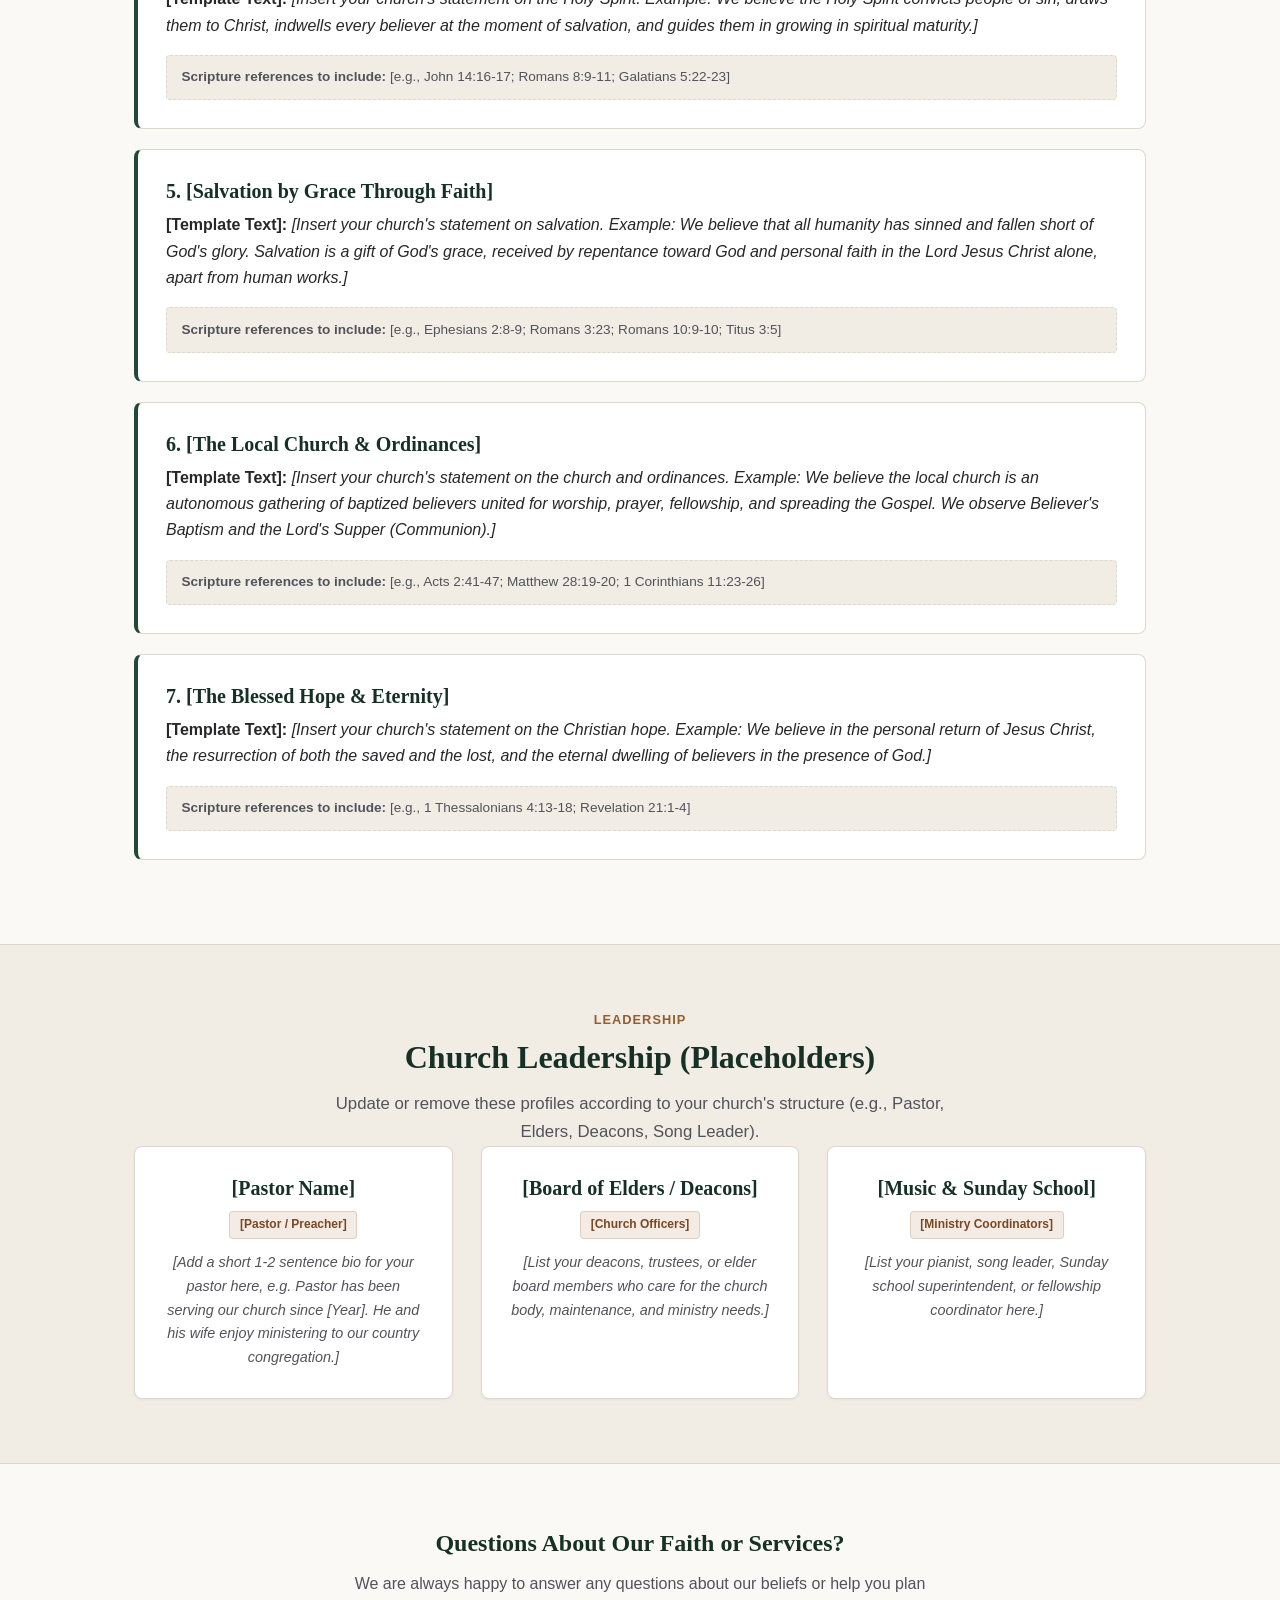
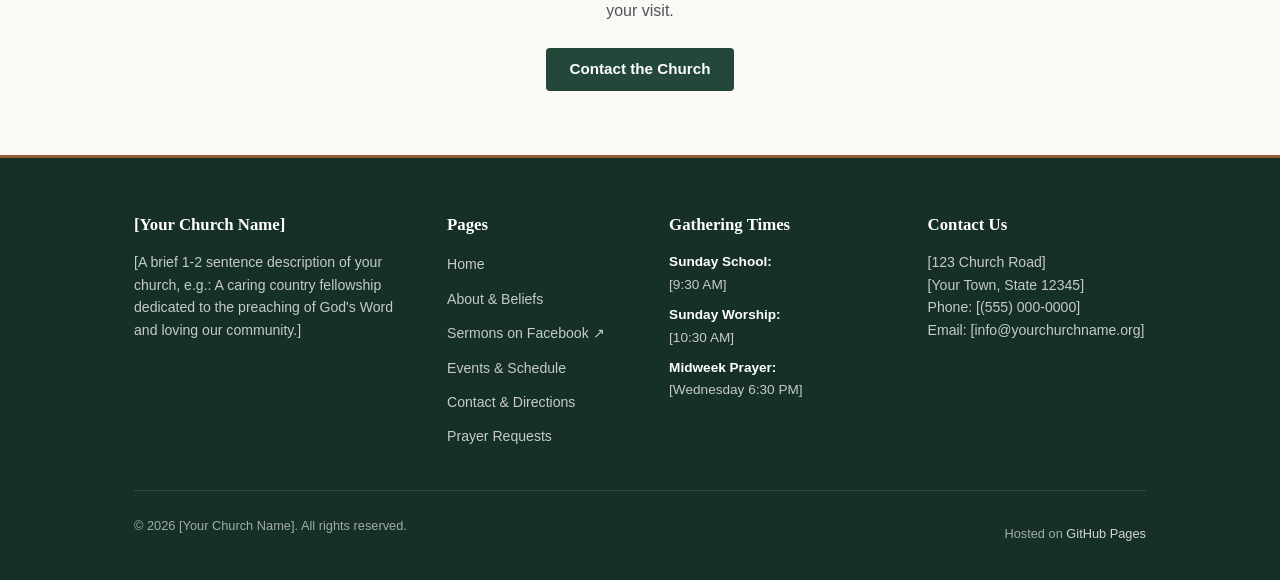
==== commit 68086091: "Added placeholder data. Tweaked style of site. Fixed some visual bugs. Added a sermons tab" ====
--- a/about.html
+++ b/about.html
@@ -3,41 +3,38 @@
 <head>
   <meta charset="UTF-8">
   <meta name="viewport" content="width=device-width, initial-scale=1.0">
-  <meta name="description" content="Statement of Faith and Core Beliefs of Grace Community Church. Rooted in Biblical truth, grace, and Christ's love.">
-  <title>About Us &amp; Statement of Faith | Grace Community Church</title>
+  <meta name="description" content="Statement of Faith and Core Beliefs of [Your Church Name].">
+  <title>About Us &amp; Statement of Faith | [Your Church Name]</title>
   <link rel="icon" type="image/svg+xml" href="assets/favicon.svg">
   <link rel="stylesheet" href="css/style.css">
-  <link rel="preconnect" href="https://fonts.googleapis.com">
-  <link rel="preconnect" href="https://fonts.gstatic.com" crossorigin>
-  <link href="https://fonts.googleapis.com/css2?family=Cinzel:wght@600;700&family=Inter:wght@400;500;600;700&display=swap" rel="stylesheet">
 </head>
 <body>
 
   <!-- Top Announcement Bar -->
-  <aside class="top-banner" aria-label="Quick announcements">
+  <aside class="top-banner" aria-label="Quick church information">
     <div class="container">
       <div class="banner-item">
         <svg viewBox="0 0 24 24"><path d="M12 2C8.13 2 5 5.13 5 9c0 5.25 7 13 7 13s7-7.75 7-13c0-3.87-3.13-7-7-7zm0 9.5c-1.38 0-2.5-1.12-2.5-2.5s1.12-2.5 2.5-2.5 2.5 1.12 2.5 2.5-1.12 2.5-2.5 2.5z"/></svg>
-        <span>123 Faith Way, Springfield, ST 12345</span>
+        <span>[123 Church Road, Your Town, ST 12345]</span>
       </div>
       <div class="banner-links">
-        <a href="contact.html#prayer">Need Prayer?</a>
-        <a href="events.html">Upcoming Events</a>
-        <a href="tel:5551234567">(555) 123-4567</a>
+        <a href="https://www.facebook.com/[YourChurchPage]/videos" target="_blank" rel="noopener">Sermons on Facebook ↗</a>
+        <a href="contact.html#prayer">Prayer Requests</a>
+        <a href="tel:5550000000">[(555) 000-0000]</a>
       </div>
     </div>
   </aside>
 
-  <!-- Navigation Header -->
+  <!-- Navigation Header (Clean, single navigation without duplicate buttons) -->
   <header class="site-header">
     <div class="container">
-      <a href="index.html" class="brand-logo" aria-label="Grace Community Church Home">
+      <a href="index.html" class="brand-logo" aria-label="[Your Church Name] Home">
         <div class="logo-icon">
           <svg viewBox="0 0 24 24"><path d="M12 2v20M6 8h12"/></svg>
         </div>
         <div class="brand-text">
-          <span class="brand-name">Grace Community</span>
-          <span class="brand-tagline">Church</span>
+          <span class="brand-name">[Your Church Name]</span>
+          <span class="brand-tagline">[A Friendly Country Church / Tagline]</span>
         </div>
       </a>
 
@@ -45,18 +42,20 @@
         <ul class="nav-menu">
           <li><a href="index.html" class="nav-link">Home</a></li>
           <li><a href="about.html" class="nav-link active">About &amp; Beliefs</a></li>
-          <li><a href="events.html" class="nav-link">Events &amp; Calendar</a></li>
+          <li>
+            <a href="https://www.facebook.com/[YourChurchPage]/videos" target="_blank" rel="noopener" class="nav-link nav-link-external" title="Opens church Facebook videos page in a new tab">
+              Sermons
+              <svg viewBox="0 0 24 24" fill="none" stroke="currentColor" stroke-width="2"><path d="M18 13v6a2 2 0 0 1-2 2H5a2 2 0 0 1-2-2V8a2 2 0 0 1 2-2h6M15 3h6v6M10 14L21 3"/></svg>
+            </a>
+          </li>
+          <li><a href="events.html" class="nav-link">Events &amp; Schedule</a></li>
           <li><a href="contact.html" class="nav-link">Contact &amp; Prayer</a></li>
-          <li class="mobile-cta"><a href="contact.html#visit" class="btn btn-primary btn-sm">Plan Your Visit</a></li>
         </ul>
       </nav>
 
-      <div class="nav-actions">
-        <a href="contact.html#visit" class="btn btn-primary btn-sm">Plan Your Visit</a>
-        <button class="mobile-toggle" aria-label="Toggle navigation menu" aria-expanded="false">
-          <svg viewBox="0 0 24 24" fill="none" stroke="currentColor" stroke-width="2"><path d="M3 12h18M3 6h18M3 18h18"/></svg>
-        </button>
-      </div>
+      <button class="mobile-toggle" aria-label="Toggle navigation menu" aria-expanded="false">
+        <svg viewBox="0 0 24 24" fill="none" stroke="currentColor" stroke-width="2"><path d="M3 12h18M3 6h18M3 18h18"/></svg>
+      </button>
     </div>
   </header>
 
@@ -64,165 +63,172 @@
     <!-- Subpage Banner -->
     <section class="page-header">
       <div class="container">
-        <h1>About Us &amp; Our Faith</h1>
-        <p>Anchored in Scripture, compelled by love, and dedicated to the glory of God.</p>
-      </div>
-    </section>
-
-    <!-- Mission & Vision Section -->
+        <h1>About Our Church &amp; What We Believe</h1>
+        <p>A template overview of our purpose, leadership, and core biblical beliefs.</p>
+      </div>
+    </section>
+
+    <!-- Mission & Purpose -->
     <section class="section">
       <div class="container">
         <div class="mission-box">
           <div>
-            <h3>
-              <svg viewBox="0 0 24 24"><circle cx="12" cy="12" r="10"/><path d="M12 6v6l4 2"/></svg>
-              Our Mission
-            </h3>
-            <p>
-              To glorify God by making devoted followers of Jesus Christ who worship wholeheartedly, grow together in authentic biblical community, and serve our neighborhood and the nations with sacrificial love.
+            <h3>[Our Purpose / Mission]</h3>
+            <p>
+              <em>"[Template placeholder: Insert your church's mission statement here. For example: 'To glorify God by proclaiming the Gospel of Jesus Christ, building up believers in the knowledge of His Word, and caring for our neighbors in practical Christian love.']"</em>
             </p>
           </div>
           <div>
-            <h3>
-              <svg viewBox="0 0 24 24"><path d="M1 12s4-8 11-8 11 8 11 8-4 8-11 8-11-8-11-8z"/><circle cx="12" cy="12" r="3"/></svg>
-              Our Vision
-            </h3>
-            <p>
-              To see Springfield transformed by the hope and restorative power of the Gospel—a church where the weary find rest, the hurting find healing, and believers are equipped for everyday ministry.
+            <h3>[Our Community / Vision]</h3>
+            <p>
+              <em>"[Template placeholder: Insert your church's vision or heartbeat here. For example: 'To be a faithful light in our rural community—a warm church home where families and individuals can find spiritual strength, fellowship, and peace.']"</em>
             </p>
           </div>
         </div>
 
         <!-- Statement of Faith Header -->
-        <div class="text-center" style="margin-bottom: 3rem;">
-          <span class="section-tag">Doctrinal Foundations</span>
-          <h2 class="section-title">Statement of Faith</h2>
+        <div class="text-center" style="margin-bottom: 2.5rem;">
+          <span class="section-tag">Template Doctrinal Statement</span>
+          <h2 class="section-title">Statement of Faith (Template)</h2>
           <p class="section-subtitle">
-            These foundational truths represent our understanding of Holy Scripture. In essential beliefs we have unity, in non-essential beliefs we have liberty, and in all things we show love.
-          </p>
-        </div>
-
-        <!-- Belief Items -->
+            Below is a customizable outline for your church's doctrinal statement. Replace the bracketed text with your church's actual articles of faith and Scripture references.
+          </p>
+        </div>
+
+        <!-- Belief Items (Clearly Template/Placeholder) -->
         <div class="beliefs-container">
+
           <!-- 1. The Scriptures -->
           <article class="belief-card">
-            <h3>1. The Holy Scriptures</h3>
-            <p>
-              We believe the Bible—consisting of the sixty-six books of the Old and New Testaments—is the fully inspired Word of God, without error in the original manuscripts. It is the complete revelation of God’s will for human salvation and the supreme and final authority for all Christian faith, life, and doctrine.
-            </p>
-            <span class="scripture-ref">Scripture References: 2 Timothy 3:16-17; 2 Peter 1:20-21; Psalm 119:105; Matthew 5:18</span>
-          </article>
-
-          <!-- 2. The Trinity -->
-          <article class="belief-card">
-            <h3>2. The One True God</h3>
-            <p>
-              We believe in one eternal, personal, and infinite God, who created all things visible and invisible. He exists eternally in three distinct persons—Father, Son, and Holy Spirit—equal in divine power, perfection, and nature, while executing distinct yet harmonious offices in the great work of redemption.
-            </p>
-            <span class="scripture-ref">Scripture References: Deuteronomy 6:4; Matthew 28:19; 2 Corinthians 13:14; Genesis 1:1</span>
+            <h3>1. [The Holy Scriptures]</h3>
+            <p>
+              <strong>[Template Text]:</strong> <em>[Insert your church's statement on the Bible. Example: We believe the sixty-six books of the Old and New Testaments to be the inspired, infallible, and preserved Word of God. The Scriptures are our supreme and final authority for all matters of faith, doctrine, and daily Christian conduct.]</em>
+            </p>
+            <div class="belief-guideline">
+              <strong>Scripture references to include:</strong> [e.g., 2 Timothy 3:16-17; 2 Peter 1:20-21; Psalm 119:105]
+            </div>
+          </article>
+
+          <!-- 2. The Godhead -->
+          <article class="belief-card">
+            <h3>2. [The One True God]</h3>
+            <p>
+              <strong>[Template Text]:</strong> <em>[Insert your church's statement on God. Example: We believe in one eternally existing God, Creator of all things, who exists in three distinct persons: the Father, the Son, and the Holy Spirit, each equal in power, majesty, and divine attributes.]</em>
+            </p>
+            <div class="belief-guideline">
+              <strong>Scripture references to include:</strong> [e.g., Deuteronomy 6:4; Matthew 28:19; 2 Corinthians 13:14]
+            </div>
           </article>
 
           <!-- 3. Jesus Christ -->
           <article class="belief-card">
-            <h3>3. The Lord Jesus Christ</h3>
-            <p>
-              We believe that Jesus Christ is the eternal Son of God, truly God and truly man. Conceived by the Holy Spirit and born of the Virgin Mary, He lived a sinless life, died a substitutionary death on the cross for our sins, arose bodily from the dead on the third day, ascended into heaven where He reigns at the Father’s right hand as our High Priest, and will personally return in glory.
-            </p>
-            <span class="scripture-ref">Scripture References: John 1:1-14; 1 Corinthians 15:3-4; Philippians 2:5-11; Hebrews 4:14-16; Titus 2:13</span>
+            <h3>3. [The Lord Jesus Christ]</h3>
+            <p>
+              <strong>[Template Text]:</strong> <em>[Insert your church's statement on Jesus. Example: We believe Jesus Christ is the eternal Son of God, who took on human flesh, born of the Virgin Mary. He lived a sinless life, died as a substitute for our sins, arose bodily from the grave on the third day, ascended into heaven, and will return personally.]</em>
+            </p>
+            <div class="belief-guideline">
+              <strong>Scripture references to include:</strong> [e.g., John 1:1-14; 1 Corinthians 15:3-4; Philippians 2:5-11]
+            </div>
           </article>
 
           <!-- 4. The Holy Spirit -->
           <article class="belief-card">
-            <h3>4. The Holy Spirit</h3>
-            <p>
-              We believe the Holy Spirit is the third person of the Trinity. He convicts the world of sin, righteousness, and judgment. At the moment of salvation, He regenerates, indwells, seals, and unites every believer to Christ. He comforts, guides, equips believers with spiritual gifts, and empowers them to live holy lives and witness boldly.
-            </p>
-            <span class="scripture-ref">Scripture References: John 14:16-17, 26; John 16:7-11; Romans 8:9-11; Galatians 5:22-25; 1 Corinthians 12:4-11</span>
+            <h3>4. [The Holy Spirit]</h3>
+            <p>
+              <strong>[Template Text]:</strong> <em>[Insert your church's statement on the Holy Spirit. Example: We believe the Holy Spirit convicts people of sin, draws them to Christ, indwells every believer at the moment of salvation, and guides them in growing in spiritual maturity.]</em>
+            </p>
+            <div class="belief-guideline">
+              <strong>Scripture references to include:</strong> [e.g., John 14:16-17; Romans 8:9-11; Galatians 5:22-23]
+            </div>
           </article>
 
           <!-- 5. Salvation by Grace -->
           <article class="belief-card">
-            <h3>5. Human Fall &amp; Salvation by Grace</h3>
-            <p>
-              We believe humanity was created innocent and in the image of God, but fell into sin through voluntary disobedience. Consequently, all human beings are born with a sinful nature and are separated from God. Salvation cannot be earned through human effort, religious rituals, or good works; it is the free gift of God’s grace received solely through repentance and faith in Jesus Christ and His finished work on the cross.
-            </p>
-            <span class="scripture-ref">Scripture References: Genesis 1:26-27; Romans 3:23; Romans 5:12; Ephesians 2:8-10; Titus 3:5; John 3:16</span>
-          </article>
-
-          <!-- 6. The Church & Ordinances -->
-          <article class="belief-card">
-            <h3>6. The Church &amp; The Ordinances</h3>
-            <p>
-              We believe the Church is the spiritual body of Christ, of which He is the head. It consists of all born-again believers worldwide and expresses itself through local gatherings for worship, fellowship, prayer, and the proclamation of the Gospel. We practice two ordinances instituted by Christ: Believer's Baptism by immersion as a public declaration of faith, and the Lord’s Supper (Communion) as a sacred remembrance of Christ's sacrifice.
-            </p>
-            <span class="scripture-ref">Scripture References: Matthew 16:18; Ephesians 1:22-23; Acts 2:41-47; Matthew 28:19-20; 1 Corinthians 11:23-26</span>
-          </article>
-
-          <!-- 7. Christian Living & Hope -->
-          <article class="belief-card">
-            <h3>7. The Blessed Hope &amp; Eternity</h3>
-            <p>
-              We believe in the personal, imminent, and glorious return of our Lord Jesus Christ. We believe in the bodily resurrection of both the saved and the unsaved—the saved unto eternal life, joy, and unbroken fellowship with God in the new heavens and new earth, and the unsaved unto eternal separation from God.
-            </p>
-            <span class="scripture-ref">Scripture References: 1 Thessalonians 4:13-18; Revelation 20:11-15; Revelation 21:1-5; John 5:28-29</span>
-          </article>
-        </div>
-      </div>
-    </section>
-
-    <!-- Pastoral & Leadership Team -->
+            <h3>5. [Salvation by Grace Through Faith]</h3>
+            <p>
+              <strong>[Template Text]:</strong> <em>[Insert your church's statement on salvation. Example: We believe that all humanity has sinned and fallen short of God's glory. Salvation is a gift of God's grace, received by repentance toward God and personal faith in the Lord Jesus Christ alone, apart from human works.]</em>
+            </p>
+            <div class="belief-guideline">
+              <strong>Scripture references to include:</strong> [e.g., Ephesians 2:8-9; Romans 3:23; Romans 10:9-10; Titus 3:5]
+            </div>
+          </article>
+
+          <!-- 6. The Local Church & Ordinances -->
+          <article class="belief-card">
+            <h3>6. [The Local Church &amp; Ordinances]</h3>
+            <p>
+              <strong>[Template Text]:</strong> <em>[Insert your church's statement on the church and ordinances. Example: We believe the local church is an autonomous gathering of baptized believers united for worship, prayer, fellowship, and spreading the Gospel. We observe Believer's Baptism and the Lord's Supper (Communion).]</em>
+            </p>
+            <div class="belief-guideline">
+              <strong>Scripture references to include:</strong> [e.g., Acts 2:41-47; Matthew 28:19-20; 1 Corinthians 11:23-26]
+            </div>
+          </article>
+
+          <!-- 7. Eternity & Christian Hope -->
+          <article class="belief-card">
+            <h3>7. [The Blessed Hope &amp; Eternity]</h3>
+            <p>
+              <strong>[Template Text]:</strong> <em>[Insert your church's statement on the Christian hope. Example: We believe in the personal return of Jesus Christ, the resurrection of both the saved and the lost, and the eternal dwelling of believers in the presence of God.]</em>
+            </p>
+            <div class="belief-guideline">
+              <strong>Scripture references to include:</strong> [e.g., 1 Thessalonians 4:13-18; Revelation 21:1-4]
+            </div>
+          </article>
+
+        </div>
+      </div>
+    </section>
+
+    <!-- Church Leadership / People Placeholders -->
     <section class="section section-subtle">
       <div class="container">
         <div class="text-center">
-          <span class="section-tag">Our Team</span>
-          <h2 class="section-title">Pastoral &amp; Ministry Leadership</h2>
+          <span class="section-tag">Leadership</span>
+          <h2 class="section-title">Church Leadership (Placeholders)</h2>
           <p class="section-subtitle">
-            Meet the leaders and elders serving our church family. We are here to shepherd, encourage, and pray with you.
+            Update or remove these profiles according to your church's structure (e.g., Pastor, Elders, Deacons, Song Leader).
           </p>
         </div>
 
         <div class="grid-3">
           <!-- Leader 1 -->
           <div class="card text-center">
-            <div class="card-icon" style="margin: 0 auto 1.25rem auto;">
-              <svg viewBox="0 0 24 24"><path d="M20 21v-2a4 4 0 0 0-4-4H8a4 4 0 0 0-4 4v2"/><circle cx="12" cy="7" r="4"/></svg>
-            </div>
-            <h3 class="card-title">David Miller</h3>
-            <p class="badge badge-primary badge-pill" style="margin-bottom: 1rem;">Lead Pastor</p>
-            <p style="font-size: 0.95rem;">Pastor David has been shepherding Grace Community for over 8 years. He is passionate about expository preaching and personal discipleship.</p>
+            <h3 class="card-title">[Pastor Name]</h3>
+            <p class="badge" style="margin-bottom: 0.75rem;">[Pastor / Preacher]</p>
+            <p style="font-size: 0.9rem; color: var(--color-text-muted);">
+              <em>[Add a short 1-2 sentence bio for your pastor here, e.g. Pastor has been serving our church since [Year]. He and his wife enjoy ministering to our country congregation.]</em>
+            </p>
           </div>
 
           <!-- Leader 2 -->
           <div class="card text-center">
-            <div class="card-icon" style="margin: 0 auto 1.25rem auto;">
-              <svg viewBox="0 0 24 24"><path d="M9 18V5l12-2v13"/><circle cx="6" cy="18" r="3"/><circle cx="18" cy="16" r="3"/></svg>
-            </div>
-            <h3 class="card-title">Marcus &amp; Elena Vance</h3>
-            <p class="badge badge-primary badge-pill" style="margin-bottom: 1rem;">Worship &amp; Creative Arts</p>
-            <p style="font-size: 0.95rem;">Leading our congregation in reverent, joyful worship every weekend while mentoring our choir and vocal teams.</p>
+            <h3 class="card-title">[Board of Elders / Deacons]</h3>
+            <p class="badge" style="margin-bottom: 0.75rem;">[Church Officers]</p>
+            <p style="font-size: 0.9rem; color: var(--color-text-muted);">
+              <em>[List your deacons, trustees, or elder board members who care for the church body, maintenance, and ministry needs.]</em>
+            </p>
           </div>
 
           <!-- Leader 3 -->
           <div class="card text-center">
-            <div class="card-icon" style="margin: 0 auto 1.25rem auto;">
-              <svg viewBox="0 0 24 24"><path d="M12 21.35l-1.45-1.32C5.4 15.36 2 12.28 2 8.5 2 5.42 4.42 3 7.5 3c1.74 0 3.41.81 4.5 2.09C13.09 3.81 14.76 3 16.5 3 19.58 3 22 5.42 22 8.5c0 3.78-3.4 6.86-8.55 11.54L12 21.35z"/></svg>
-            </div>
-            <h3 class="card-title">Rachel Adams</h3>
-            <p class="badge badge-primary badge-pill" style="margin-bottom: 1rem;">Family &amp; Children's Director</p>
-            <p style="font-size: 0.95rem;">Dedicated to partnering with parents to build resilient faith in children from nursery through elementary school.</p>
-          </div>
-        </div>
-      </div>
-    </section>
-
-    <!-- Join Us CTA -->
-    <section class="section" style="background-color: #ffffff; text-align: center;">
-      <div class="container">
-        <h2>Have Questions About What We Believe?</h2>
-        <p style="max-width: 650px; margin: 0 auto 1.75rem auto; color: var(--color-text-muted);">
-          Our pastoral team is always delighted to sit down over a cup of coffee to talk through any questions you might have about Scripture or our faith.
+            <h3 class="card-title">[Music &amp; Sunday School]</h3>
+            <p class="badge" style="margin-bottom: 0.75rem;">[Ministry Coordinators]</p>
+            <p style="font-size: 0.9rem; color: var(--color-text-muted);">
+              <em>[List your pianist, song leader, Sunday school superintendent, or fellowship coordinator here.]</em>
+            </p>
+          </div>
+        </div>
+      </div>
+    </section>
+
+    <!-- Questions / Contact Section -->
+    <section class="section text-center">
+      <div class="container">
+        <h2>Questions About Our Faith or Services?</h2>
+        <p style="max-width: 600px; margin: 0 auto 1.5rem auto; color: var(--color-text-muted);">
+          We are always happy to answer any questions about our beliefs or help you plan your visit.
         </p>
-        <a href="contact.html" class="btn btn-primary">Connect With A Pastor</a>
+        <a href="contact.html" class="btn btn-primary">Contact the Church</a>
       </div>
     </section>
   </main>
@@ -232,19 +238,20 @@
     <div class="container">
       <div class="footer-grid">
         <div class="footer-col">
-          <h4>Grace Community Church</h4>
+          <h4>[Your Church Name]</h4>
           <p>
-            A Christ-centered congregation dedicated to proclaiming the Gospel, loving one another, and serving Springfield and beyond.
-          </p>
-        </div>
-
-        <div class="footer-col">
-          <h4>Quick Links</h4>
+            [A brief 1-2 sentence description of your church, e.g.: A caring country fellowship dedicated to the preaching of God's Word and loving our community.]
+          </p>
+        </div>
+
+        <div class="footer-col">
+          <h4>Pages</h4>
           <ul class="footer-links">
             <li><a href="index.html">Home</a></li>
-            <li><a href="about.html">What We Believe</a></li>
-            <li><a href="events.html">Upcoming Events</a></li>
-            <li><a href="contact.html">Contact Us</a></li>
+            <li><a href="about.html">About &amp; Beliefs</a></li>
+            <li><a href="https://www.facebook.com/[YourChurchPage]/videos" target="_blank" rel="noopener">Sermons on Facebook ↗</a></li>
+            <li><a href="events.html">Events &amp; Schedule</a></li>
+            <li><a href="contact.html">Contact &amp; Directions</a></li>
             <li><a href="contact.html#prayer">Prayer Requests</a></li>
           </ul>
         </div>
@@ -252,26 +259,25 @@
         <div class="footer-col">
           <h4>Gathering Times</h4>
           <ul class="footer-service-times">
-            <li><strong>Sunday Worship:</strong> 9:00 AM &amp; 10:45 AM</li>
-            <li><strong>Sunday School:</strong> 9:00 AM</li>
-            <li><strong>Midweek Bible Study:</strong> Wed 6:30 PM</li>
-            <li><strong>Youth Night:</strong> Fri 7:00 PM</li>
+            <li><strong>Sunday School:</strong> [9:30 AM]</li>
+            <li><strong>Sunday Worship:</strong> [10:30 AM]</li>
+            <li><strong>Midweek Prayer:</strong> [Wednesday 6:30 PM]</li>
           </ul>
         </div>
 
         <div class="footer-col">
-          <h4>Contact &amp; Location</h4>
+          <h4>Contact Us</h4>
           <p>
-            123 Faith Way<br>
-            Springfield, ST 12345<br>
-            Phone: (555) 123-4567<br>
-            Email: info@gracecommunity.example
+            [123 Church Road]<br>
+            [Your Town, State 12345]<br>
+            Phone: [(555) 000-0000]<br>
+            Email: [info@yourchurchname.org]
           </p>
         </div>
       </div>
 
       <div class="footer-bottom">
-        <p>&copy; <span id="current-year">2026</span> Grace Community Church. All rights reserved.</p>
+        <p>&copy; <span id="current-year">2026</span> [Your Church Name]. All rights reserved.</p>
         <p>Hosted on <a href="https://pages.github.com" target="_blank" rel="noopener">GitHub Pages</a></p>
       </div>
     </div>
--- a/css/style.css
+++ b/css/style.css
@@ -1,55 +1,49 @@
 /* ==========================================================================
-   GRACE COMMUNITY CHURCH - Modern Responsive Stylesheet
-   Suitable for GitHub Pages static hosting
+   COUNTRY CHURCH WEBSITE TEMPLATE - Traditional & Approachable Stylesheet
+   Suitable for free GitHub Pages static hosting
    ========================================================================== */
 
 :root {
-  /* Brand Color Palette */
-  --color-primary: #1e3a5f;       /* Deep Sanctuary Navy */
-  --color-primary-dark: #0f1f38;
-  --color-primary-light: #2c5282;
-  --color-accent: #c07a3e;        /* Warm Candle / Gold Accent */
-  --color-accent-hover: #a86228;
-  --color-accent-soft: #fbf5ee;
-
-  /* Neutral tones */
-  --color-bg-page: #fdfbf7;       /* Warm Ivory White */
+  /* Traditional Heritage Palette (Classic Evergreen & Warm Cedar/Gold) */
+  --color-primary: #234839;         /* Deep Forest/Evergreen */
+  --color-primary-dark: #163026;
+  --color-primary-light: #34634f;
+  --color-accent: #935d33;          /* Warm Cedar / Antique Brass */
+  --color-accent-hover: #784824;
+  --color-accent-soft: #f4ece4;
+
+  /* Natural, Warm Paper / Linen Backgrounds */
+  --color-bg-page: #fbf9f5;         /* Soft Cream / Linen */
   --color-bg-surface: #ffffff;
-  --color-bg-subtle: #f4efe6;
-  --color-border: #e2dcd2;
-  --color-border-subtle: #ede8e1;
+  --color-bg-subtle: #f2ede4;
+  --color-border: #ded7cb;
+  --color-border-subtle: #eae5dc;
 
   /* Typography Colors */
-  --color-text-main: #1f2937;
-  --color-text-muted: #4b5563;
-  --color-text-light: #6b7280;
+  --color-text-main: #27272a;
+  --color-text-muted: #52525b;
+  --color-text-light: #71717a;
   --color-text-inverse: #ffffff;
 
-  /* Semantic status */
-  --color-success: #15803d;
-  --color-success-bg: #dcfce7;
-  --color-info: #0369a1;
-  --color-info-bg: #e0f2fe;
-
-  /* Typography */
-  --font-heading: 'Cinzel', 'Playfair Display', Georgia, serif;
-  --font-sans: 'Inter', system-ui, -apple-system, BlinkMacSystemFont, 'Segoe UI', Roboto, sans-serif;
-
-  /* Layout & Spacing */
-  --max-width: 1200px;
+  /* Feedback Colors */
+  --color-success: #1b5e20;
+  --color-success-bg: #e8f5e9;
+
+  /* Traditional Typography */
+  --font-serif: Georgia, 'Times New Roman', Cambria, serif;
+  --font-sans: -apple-system, BlinkMacSystemFont, 'Segoe UI', Roboto, Helvetica, Arial, sans-serif;
+
+  /* Layout */
+  --max-width: 1060px;
   --container-padding: 1.5rem;
-  --radius-sm: 6px;
-  --radius-md: 10px;
-  --radius-lg: 16px;
-  --radius-full: 9999px;
-
-  /* Shadows */
-  --shadow-sm: 0 1px 3px rgba(0, 0, 0, 0.06), 0 1px 2px rgba(0, 0, 0, 0.04);
-  --shadow-md: 0 4px 6px -1px rgba(0, 0, 0, 0.08), 0 2px 4px -1px rgba(0, 0, 0, 0.04);
-  --shadow-lg: 0 10px 15px -3px rgba(0, 0, 0, 0.08), 0 4px 6px -2px rgba(0, 0, 0, 0.04);
-  --shadow-xl: 0 20px 25px -5px rgba(0, 0, 0, 0.1), 0 10px 10px -5px rgba(0, 0, 0, 0.04);
-
-  /* Transitions */
+  --radius-sm: 4px;
+  --radius-md: 8px;
+  --radius-lg: 12px;
+
+  /* Subtle, Soft Shadows */
+  --shadow-sm: 0 1px 3px rgba(0, 0, 0, 0.05);
+  --shadow-md: 0 4px 8px rgba(0, 0, 0, 0.06);
+
   --transition: all 0.2s ease-in-out;
 }
 
@@ -70,7 +64,6 @@
   background-color: var(--color-bg-page);
   color: var(--color-text-main);
   line-height: 1.65;
-  -webkit-font-smoothing: antialiased;
   min-height: 100vh;
   display: flex;
   flex-direction: column;
@@ -97,9 +90,10 @@
 }
 
 h1, h2, h3, h4, h5, h6 {
+  font-family: var(--font-serif);
   color: var(--color-primary-dark);
   font-weight: 700;
-  line-height: 1.25;
+  line-height: 1.3;
   margin-bottom: 0.75rem;
 }
 
@@ -120,6 +114,17 @@
   padding-right: var(--container-padding);
 }
 
+/* Template Notice Banner */
+.template-notice {
+  background-color: #fef3c7;
+  color: #92400e;
+  border-bottom: 1px solid #fde68a;
+  font-size: 0.85rem;
+  padding: 0.45rem 1rem;
+  text-align: center;
+  font-weight: 500;
+}
+
 /* ==========================================================================
    Utility Classes & Buttons
    ========================================================================== */
@@ -128,28 +133,25 @@
   align-items: center;
   justify-content: center;
   gap: 0.5rem;
-  padding: 0.75rem 1.5rem;
+  padding: 0.7rem 1.4rem;
   font-size: 0.95rem;
   font-weight: 600;
-  border-radius: var(--radius-full);
-  border: 2px solid transparent;
+  border-radius: var(--radius-sm);
+  border: 1px solid transparent;
   cursor: pointer;
   transition: var(--transition);
   text-align: center;
-  line-height: 1;
+  line-height: 1.2;
 }
 
 .btn-primary {
-  background-color: var(--color-accent);
+  background-color: var(--color-primary);
   color: var(--color-text-inverse);
-  box-shadow: var(--shadow-sm);
 }
 
 .btn-primary:hover {
-  background-color: var(--color-accent-hover);
+  background-color: var(--color-primary-dark);
   color: var(--color-text-inverse);
-  transform: translateY(-1px);
-  box-shadow: var(--shadow-md);
 }
 
 .btn-secondary {
@@ -163,22 +165,20 @@
   color: var(--color-text-inverse);
 }
 
-.btn-white {
-  background-color: #ffffff;
-  color: var(--color-primary-dark);
-  box-shadow: var(--shadow-sm);
-}
-
-.btn-white:hover {
-  background-color: var(--color-bg-subtle);
-  color: var(--color-accent);
-  transform: translateY(-1px);
+.btn-accent {
+  background-color: var(--color-accent);
+  color: #ffffff;
+}
+
+.btn-accent:hover {
+  background-color: var(--color-accent-hover);
+  color: #ffffff;
 }
 
 .btn-outline-white {
   background-color: transparent;
   color: #ffffff;
-  border-color: rgba(255, 255, 255, 0.8);
+  border-color: rgba(255, 255, 255, 0.7);
 }
 
 .btn-outline-white:hover {
@@ -187,52 +187,41 @@
 }
 
 .btn-sm {
-  padding: 0.5rem 1rem;
+  padding: 0.45rem 0.9rem;
   font-size: 0.85rem;
 }
 
 .badge {
   display: inline-block;
-  padding: 0.25rem 0.75rem;
+  padding: 0.2rem 0.6rem;
   font-size: 0.75rem;
-  font-weight: 700;
-  text-transform: uppercase;
-  letter-spacing: 0.05em;
-  border-radius: var(--radius-full);
+  font-weight: 600;
+  border-radius: var(--radius-sm);
   background-color: var(--color-accent-soft);
-  color: var(--color-accent);
-}
-
-.badge-primary {
-  background-color: rgba(30, 58, 95, 0.1);
-  color: var(--color-primary);
-}
-
-.badge-pill {
-  padding: 0.35rem 0.85rem;
-  border-radius: var(--radius-full);
+  color: var(--color-accent-hover);
+  border: 1px solid rgba(147, 93, 51, 0.2);
 }
 
 .section-tag {
   color: var(--color-accent);
   font-weight: 700;
   text-transform: uppercase;
-  letter-spacing: 0.1em;
-  font-size: 0.85rem;
-  margin-bottom: 0.5rem;
+  letter-spacing: 0.08em;
+  font-size: 0.8rem;
+  margin-bottom: 0.4rem;
   display: block;
 }
 
 .section-title {
-  font-size: 2.25rem;
-  margin-bottom: 1rem;
+  font-size: 2rem;
+  margin-bottom: 0.75rem;
 }
 
 .section-subtitle {
-  font-size: 1.15rem;
+  font-size: 1.05rem;
   color: var(--color-text-muted);
-  max-width: 650px;
-  margin: 0 auto 2.5rem auto;
+  max-width: 620px;
+  margin: 0 auto 2.25rem auto;
 }
 
 .text-center {
@@ -240,14 +229,13 @@
 }
 
 /* ==========================================================================
-   Top Banner / Announcement
+   Top Header Bar
    ========================================================================== */
 .top-banner {
   background-color: var(--color-primary-dark);
-  color: rgba(255, 255, 255, 0.9);
+  color: rgba(255, 255, 255, 0.85);
   font-size: 0.85rem;
-  padding: 0.5rem 0;
-  border-bottom: 1px solid rgba(255, 255, 255, 0.1);
+  padding: 0.4rem 0;
 }
 
 .top-banner .container {
@@ -267,40 +255,40 @@
 .banner-item svg {
   width: 14px;
   height: 14px;
-  fill: var(--color-accent);
+  stroke: #ffffff;
+  fill: none;
 }
 
 .banner-links {
   display: flex;
-  gap: 1rem;
+  gap: 1.25rem;
 }
 
 .banner-links a {
   color: rgba(255, 255, 255, 0.85);
-  font-size: 0.8rem;
 }
 
 .banner-links a:hover {
-  color: var(--color-accent);
+  color: #ffffff;
+  text-decoration: underline;
 }
 
 /* ==========================================================================
-   Header & Navigation
+   Header & Clean Navigation
    ========================================================================== */
 .site-header {
   background-color: var(--color-bg-surface);
+  border-bottom: 1px solid var(--color-border);
   position: sticky;
   top: 0;
   z-index: 100;
-  box-shadow: var(--shadow-sm);
-  border-bottom: 1px solid var(--color-border-subtle);
 }
 
 .site-header .container {
   display: flex;
   align-items: center;
   justify-content: space-between;
-  height: 72px;
+  height: 70px;
 }
 
 .brand-logo {
@@ -311,21 +299,20 @@
 }
 
 .logo-icon {
-  width: 40px;
-  height: 40px;
-  border-radius: var(--radius-md);
-  background: linear-gradient(135deg, var(--color-primary) 0%, var(--color-primary-dark) 100%);
+  width: 36px;
+  height: 36px;
+  border-radius: var(--radius-sm);
+  background-color: var(--color-primary);
   display: flex;
   align-items: center;
   justify-content: center;
-  color: var(--color-accent);
-  box-shadow: var(--shadow-sm);
+  color: #ffffff;
 }
 
 .logo-icon svg {
-  width: 22px;
-  height: 22px;
-  stroke: var(--color-accent);
+  width: 20px;
+  height: 20px;
+  stroke: #ffffff;
   fill: none;
   stroke-width: 2.2;
 }
@@ -336,8 +323,9 @@
 }
 
 .brand-name {
+  font-family: var(--font-serif);
   font-weight: 700;
-  font-size: 1.15rem;
+  font-size: 1.2rem;
   color: var(--color-primary-dark);
   line-height: 1.2;
 }
@@ -345,15 +333,14 @@
 .brand-tagline {
   font-size: 0.75rem;
   color: var(--color-text-light);
-  letter-spacing: 0.05em;
-  text-transform: uppercase;
+  letter-spacing: 0.04em;
 }
 
 .nav-menu {
   display: flex;
   align-items: center;
   list-style: none;
-  gap: 2rem;
+  gap: 1.75rem;
 }
 
 .nav-link {
@@ -366,7 +353,8 @@
 
 .nav-link:hover,
 .nav-link.active {
-  color: var(--color-accent);
+  color: var(--color-primary);
+  font-weight: 600;
 }
 
 .nav-link.active::after {
@@ -376,14 +364,19 @@
   left: 0;
   width: 100%;
   height: 2px;
-  background-color: var(--color-accent);
-  border-radius: var(--radius-full);
-}
-
-.nav-actions {
-  display: flex;
-  align-items: center;
-  gap: 1rem;
+  background-color: var(--color-primary);
+}
+
+.nav-link-external {
+  display: inline-flex;
+  align-items: center;
+  gap: 0.25rem;
+}
+
+.nav-link-external svg {
+  width: 13px;
+  height: 13px;
+  opacity: 0.75;
 }
 
 .mobile-toggle {
@@ -401,31 +394,17 @@
 }
 
 /* ==========================================================================
-   Hero Section
+   Hero & Page Headers (Traditional & Dignified)
    ========================================================================== */
 .hero {
-  position: relative;
-  background: linear-gradient(135deg, #112239 0%, #1a365d 60%, #2b4970 100%);
-  color: #ffffff;
-  padding: 5rem 0 7rem 0;
-  overflow: hidden;
-}
-
-.hero::after {
-  content: '';
-  position: absolute;
-  top: 0;
-  left: 0;
-  right: 0;
-  bottom: 0;
-  background: radial-gradient(circle at 80% 20%, rgba(192, 122, 62, 0.18) 0%, transparent 60%);
-  pointer-events: none;
+  background-color: var(--color-primary);
+  color: #ffffff;
+  padding: 4.5rem 0 5.5rem 0;
+  border-bottom: 4px solid var(--color-accent);
 }
 
 .hero-content {
-  position: relative;
-  z-index: 2;
-  max-width: 760px;
+  max-width: 720px;
 }
 
 .hero-badge {
@@ -433,30 +412,25 @@
   align-items: center;
   gap: 0.5rem;
   background-color: rgba(255, 255, 255, 0.12);
-  color: #f7e6d2;
-  border: 1px solid rgba(255, 255, 255, 0.2);
-  padding: 0.4rem 1rem;
-  border-radius: var(--radius-full);
+  color: #ffffff;
+  border: 1px solid rgba(255, 255, 255, 0.25);
+  padding: 0.35rem 0.85rem;
+  border-radius: var(--radius-sm);
   font-size: 0.85rem;
   font-weight: 600;
-  margin-bottom: 1.5rem;
+  margin-bottom: 1.25rem;
 }
 
 .hero-title {
-  font-size: 3.25rem;
-  color: #ffffff;
-  font-weight: 800;
-  line-height: 1.15;
+  font-size: 2.75rem;
+  color: #ffffff;
+  line-height: 1.2;
   margin-bottom: 1.25rem;
 }
 
-.hero-title span {
-  color: #fcd34d;
-}
-
 .hero-description {
-  font-size: 1.2rem;
-  color: rgba(255, 255, 255, 0.88);
+  font-size: 1.15rem;
+  color: rgba(255, 255, 255, 0.9);
   line-height: 1.6;
   margin-bottom: 2rem;
 }
@@ -467,57 +441,55 @@
   flex-wrap: wrap;
 }
 
-/* Floating Service Schedule Banner */
+/* Service Times Floating Card */
 .service-times-banner {
-  margin-top: -3.5rem;
+  margin-top: -2.75rem;
   position: relative;
   z-index: 10;
-  margin-bottom: 4rem;
+  margin-bottom: 3.5rem;
 }
 
 .service-card {
   background: var(--color-bg-surface);
-  border-radius: var(--radius-lg);
-  box-shadow: var(--shadow-xl);
-  border: 1px solid var(--color-border);
-  padding: 2rem;
+  border-radius: var(--radius-md);
+  box-shadow: var(--shadow-md);
+  border: 1px solid var(--color-border);
+  padding: 1.75rem 2rem;
   display: grid;
-  grid-template-columns: repeat(auto-fit, minmax(240px, 1fr));
-  gap: 2rem;
-  align-items: center;
+  grid-template-columns: repeat(auto-fit, minmax(220px, 1fr));
+  gap: 1.75rem;
 }
 
 .service-card-item {
   display: flex;
-  gap: 1.25rem;
+  gap: 1rem;
   align-items: flex-start;
 }
 
 .service-card-icon {
-  width: 48px;
-  height: 48px;
-  border-radius: var(--radius-md);
-  background-color: var(--color-accent-soft);
-  color: var(--color-accent);
+  width: 42px;
+  height: 42px;
+  border-radius: var(--radius-sm);
+  background-color: var(--color-bg-subtle);
+  color: var(--color-primary);
   display: flex;
   align-items: center;
   justify-content: center;
   flex-shrink: 0;
+  border: 1px solid var(--color-border);
 }
 
 .service-card-icon svg {
-  width: 24px;
-  height: 24px;
-  stroke: var(--color-accent);
+  width: 20px;
+  height: 20px;
+  stroke: var(--color-primary);
   fill: none;
   stroke-width: 2;
 }
 
 .service-card-title {
   font-size: 1.05rem;
-  font-weight: 700;
-  margin-bottom: 0.25rem;
-  color: var(--color-primary-dark);
+  margin-bottom: 0.2rem;
 }
 
 .service-card-text {
@@ -527,387 +499,293 @@
   margin-bottom: 0;
 }
 
-/* Subpage Page Header */
+/* Subpage Header */
 .page-header {
-  background: linear-gradient(135deg, var(--color-primary) 0%, var(--color-primary-dark) 100%);
-  color: #ffffff;
-  padding: 3.5rem 0 4rem 0;
+  background-color: var(--color-primary);
+  color: #ffffff;
+  padding: 3rem 0 3.5rem 0;
   text-align: center;
+  border-bottom: 3px solid var(--color-accent);
 }
 
 .page-header h1 {
   color: #ffffff;
-  font-size: 2.75rem;
-  margin-bottom: 0.75rem;
+  font-size: 2.25rem;
+  margin-bottom: 0.5rem;
 }
 
 .page-header p {
   color: rgba(255, 255, 255, 0.85);
-  font-size: 1.15rem;
+  font-size: 1.05rem;
   max-width: 600px;
   margin: 0 auto;
 }
 
 /* ==========================================================================
-   Section Layouts
+   Section Layouts & Traditional Cards
    ========================================================================== */
 .section {
-  padding: 5rem 0;
+  padding: 4rem 0;
 }
 
 .section-subtle {
   background-color: var(--color-bg-subtle);
-}
-
-.section-white {
-  background-color: #ffffff;
-}
-
-/* Feature Grid */
+  border-top: 1px solid var(--color-border);
+  border-bottom: 1px solid var(--color-border);
+}
+
 .grid-3 {
   display: grid;
-  grid-template-columns: repeat(auto-fit, minmax(300px, 1fr));
-  gap: 2rem;
+  grid-template-columns: repeat(auto-fit, minmax(280px, 1fr));
+  gap: 1.75rem;
 }
 
 .grid-2 {
   display: grid;
-  grid-template-columns: repeat(auto-fit, minmax(340px, 1fr));
-  gap: 2.5rem;
+  grid-template-columns: repeat(auto-fit, minmax(320px, 1fr));
+  gap: 2rem;
 }
 
 .card {
   background-color: var(--color-bg-surface);
   border: 1px solid var(--color-border);
-  border-radius: var(--radius-lg);
-  padding: 2.25rem;
+  border-radius: var(--radius-md);
+  padding: 1.75rem;
   box-shadow: var(--shadow-sm);
-  transition: var(--transition);
-}
-
-.card:hover {
-  transform: translateY(-4px);
-  box-shadow: var(--shadow-md);
-  border-color: rgba(192, 122, 62, 0.4);
-}
-
-.card-icon {
+}
+
+.card-title {
+  font-size: 1.25rem;
+  margin-bottom: 0.6rem;
+}
+
+/* Facebook Sermons Box (Simple, zero-maintenance) */
+.facebook-sermons-box {
+  background-color: #ffffff;
+  border: 1px solid var(--color-border);
+  border-left: 5px solid #1877f2;
+  border-radius: var(--radius-md);
+  padding: 2rem;
+  display: grid;
+  grid-template-columns: auto 1fr auto;
+  gap: 1.5rem;
+  align-items: center;
+  box-shadow: var(--shadow-sm);
+}
+
+.fb-icon-circle {
   width: 52px;
   height: 52px;
-  border-radius: var(--radius-md);
-  background-color: var(--color-accent-soft);
+  border-radius: var(--radius-sm);
+  background-color: #1877f2;
+  color: #ffffff;
   display: flex;
   align-items: center;
   justify-content: center;
-  margin-bottom: 1.25rem;
-}
-
-.card-icon svg {
-  width: 26px;
-  height: 26px;
-  stroke: var(--color-accent);
-  fill: none;
-  stroke-width: 2;
-}
-
-.card-title {
-  font-size: 1.3rem;
-  margin-bottom: 0.75rem;
-}
-
-/* Pastoral Welcome Box */
+  flex-shrink: 0;
+}
+
+.fb-icon-circle svg {
+  width: 28px;
+  height: 28px;
+  fill: #ffffff;
+}
+
+.facebook-sermons-info h3 {
+  font-size: 1.25rem;
+  margin-bottom: 0.35rem;
+}
+
+.facebook-sermons-info p {
+  color: var(--color-text-muted);
+  font-size: 0.95rem;
+  margin-bottom: 0;
+}
+
+/* Traditional Pastor Welcome */
 .pastor-welcome {
   display: grid;
-  grid-template-columns: 1fr 1.6fr;
-  gap: 3rem;
+  grid-template-columns: 220px 1fr;
+  gap: 2.5rem;
   align-items: center;
   background-color: #ffffff;
-  border-radius: var(--radius-lg);
-  padding: 3rem;
-  border: 1px solid var(--color-border);
-  box-shadow: var(--shadow-md);
+  border-radius: var(--radius-md);
+  padding: 2.5rem;
+  border: 1px solid var(--color-border);
+  box-shadow: var(--shadow-sm);
 }
 
 .pastor-avatar {
-  border-radius: var(--radius-lg);
-  background: linear-gradient(135deg, #cbd5e1 0%, #94a3b8 100%);
-  aspect-ratio: 4/5;
+  border-radius: var(--radius-md);
+  background-color: var(--color-bg-subtle);
+  border: 1px dashed var(--color-border);
+  aspect-ratio: 3/4;
   display: flex;
   flex-direction: column;
   align-items: center;
   justify-content: center;
-  color: #475569;
+  color: var(--color-text-muted);
   text-align: center;
-  padding: 2rem;
+  padding: 1rem;
 }
 
 .pastor-avatar svg {
-  width: 80px;
-  height: 80px;
-  margin-bottom: 1rem;
-  opacity: 0.7;
-}
-
-/* What to Expect Walkthrough */
+  width: 56px;
+  height: 56px;
+  margin-bottom: 0.75rem;
+  opacity: 0.6;
+}
+
+/* What to Expect Simple Cards */
 .steps-grid {
   display: grid;
-  grid-template-columns: repeat(auto-fit, minmax(240px, 1fr));
-  gap: 2rem;
-  margin-top: 3rem;
+  grid-template-columns: repeat(auto-fit, minmax(220px, 1fr));
+  gap: 1.5rem;
 }
 
 .step-card {
-  position: relative;
   background-color: #ffffff;
-  padding: 2rem;
-  border-radius: var(--radius-lg);
-  border: 1px solid var(--color-border);
-  box-shadow: var(--shadow-sm);
-}
-
-.step-number {
-  position: absolute;
-  top: -16px;
-  left: 24px;
-  width: 34px;
-  height: 34px;
-  border-radius: var(--radius-full);
-  background-color: var(--color-primary);
-  color: #ffffff;
-  font-weight: 700;
-  display: flex;
-  align-items: center;
-  justify-content: center;
-  font-size: 0.85rem;
+  padding: 1.5rem;
+  border-radius: var(--radius-md);
+  border: 1px solid var(--color-border);
 }
 
 .step-card h3 {
-  font-size: 1.15rem;
-  margin-top: 0.5rem;
-  margin-bottom: 0.5rem;
+  font-size: 1.1rem;
+  margin-bottom: 0.4rem;
 }
 
 /* ==========================================================================
-   Statement of Faith Styles
+   Statement of Faith Styles (Clear Template Style)
    ========================================================================== */
 .belief-card {
   background: #ffffff;
   border: 1px solid var(--color-border);
   border-radius: var(--radius-md);
-  padding: 2rem;
-  margin-bottom: 1.5rem;
-  border-left: 5px solid var(--color-primary);
-  box-shadow: var(--shadow-sm);
-}
-
-.belief-card:hover {
-  border-left-color: var(--color-accent);
+  padding: 1.75rem;
+  margin-bottom: 1.25rem;
+  border-left: 4px solid var(--color-primary);
 }
 
 .belief-card h3 {
-  font-size: 1.35rem;
-  margin-bottom: 0.75rem;
+  font-size: 1.25rem;
+  margin-bottom: 0.5rem;
   color: var(--color-primary-dark);
 }
 
-.scripture-ref {
-  display: inline-block;
+.belief-guideline {
+  background-color: var(--color-bg-subtle);
+  border: 1px dashed var(--color-border);
+  padding: 0.65rem 0.9rem;
+  border-radius: var(--radius-sm);
+  font-size: 0.85rem;
+  color: var(--color-text-muted);
   margin-top: 0.75rem;
-  font-style: italic;
-  font-size: 0.85rem;
-  color: var(--color-accent);
-  font-weight: 600;
-}
-
-.belief-card p {
-  color: var(--color-text-main);
-  font-size: 1rem;
-}
-
-/* Mission & Vision Callout */
+}
+
 .mission-box {
-  background: linear-gradient(135deg, var(--color-primary-dark) 0%, var(--color-primary) 100%);
-  color: #ffffff;
-  border-radius: var(--radius-lg);
-  padding: 3rem;
-  margin-bottom: 4rem;
+  background-color: var(--color-primary);
+  color: #ffffff;
+  border-radius: var(--radius-md);
+  padding: 2.25rem;
+  margin-bottom: 3rem;
   display: grid;
   grid-template-columns: 1fr 1fr;
-  gap: 3rem;
+  gap: 2rem;
+  border-left: 4px solid var(--color-accent);
 }
 
 .mission-box h3 {
   color: #ffffff;
-  font-size: 1.5rem;
-  margin-bottom: 0.75rem;
-  display: flex;
-  align-items: center;
-  gap: 0.5rem;
-}
-
-.mission-box h3 svg {
-  width: 22px;
-  height: 22px;
-  stroke: #fcd34d;
-  fill: none;
+  font-size: 1.35rem;
+  margin-bottom: 0.5rem;
 }
 
 .mission-box p {
   color: rgba(255, 255, 255, 0.9);
-  font-size: 1.05rem;
-  line-height: 1.6;
+  font-size: 0.95rem;
 }
 
 /* ==========================================================================
-   Events & Calendar Styles
+   Events & Calendar (Simplified for Country Church)
    ========================================================================== */
-.filter-tabs {
-  display: flex;
-  justify-content: center;
-  gap: 0.75rem;
-  margin-bottom: 2.5rem;
-  flex-wrap: wrap;
-}
-
-.filter-btn {
-  background-color: #ffffff;
-  border: 1px solid var(--color-border);
-  padding: 0.5rem 1.25rem;
-  border-radius: var(--radius-full);
-  font-weight: 600;
-  font-size: 0.9rem;
-  color: var(--color-text-muted);
-  cursor: pointer;
-  transition: var(--transition);
-}
-
-.filter-btn:hover,
-.filter-btn.active {
-  background-color: var(--color-primary);
-  color: #ffffff;
-  border-color: var(--color-primary);
-}
-
-.event-card {
+.events-simple-list {
+  display: flex;
+  flex-direction: column;
+  gap: 1.25rem;
+  margin-bottom: 3rem;
+}
+
+.event-row {
   background: #ffffff;
   border: 1px solid var(--color-border);
-  border-radius: var(--radius-lg);
-  overflow: hidden;
-  box-shadow: var(--shadow-sm);
-  display: flex;
-  flex-direction: column;
-  transition: var(--transition);
-}
-
-.event-card:hover {
-  transform: translateY(-4px);
-  box-shadow: var(--shadow-md);
-}
-
-.event-header {
+  border-radius: var(--radius-md);
   padding: 1.5rem;
+  display: grid;
+  grid-template-columns: 110px 1fr auto;
+  gap: 1.5rem;
+  align-items: center;
+}
+
+.date-box {
   background-color: var(--color-bg-subtle);
-  border-bottom: 1px solid var(--color-border-subtle);
-  display: flex;
-  align-items: center;
-  gap: 1.25rem;
-}
-
-.date-badge {
-  background: var(--color-primary);
-  color: #ffffff;
-  border-radius: var(--radius-md);
-  width: 58px;
-  height: 58px;
-  display: flex;
-  flex-direction: column;
-  align-items: center;
-  justify-content: center;
-  flex-shrink: 0;
+  border: 1px solid var(--color-border);
+  border-radius: var(--radius-sm);
+  padding: 0.6rem;
   text-align: center;
 }
 
 .date-month {
-  font-size: 0.7rem;
+  font-size: 0.8rem;
   font-weight: 700;
   text-transform: uppercase;
-  letter-spacing: 0.05em;
+  color: var(--color-accent);
+  display: block;
   line-height: 1;
 }
 
 .date-day {
-  font-size: 1.4rem;
-  font-weight: 800;
-  line-height: 1.1;
-}
-
-.event-meta {
-  flex: 1;
-}
-
-.event-time-location {
-  display: flex;
-  flex-direction: column;
-  gap: 0.25rem;
+  font-size: 1.6rem;
+  font-family: var(--font-serif);
+  font-weight: 700;
+  color: var(--color-primary-dark);
+  line-height: 1.2;
+}
+
+.event-details h3 {
+  font-size: 1.2rem;
+  margin-bottom: 0.3rem;
+}
+
+.event-meta-line {
   font-size: 0.85rem;
   color: var(--color-text-light);
-}
-
-.event-time-location span {
-  display: inline-flex;
-  align-items: center;
-  gap: 0.35rem;
-}
-
-.event-time-location svg {
-  width: 14px;
-  height: 14px;
-  stroke: var(--color-accent);
-  fill: none;
-}
-
-.event-body {
-  padding: 1.5rem;
-  flex: 1;
-  display: flex;
-  flex-direction: column;
-}
-
-.event-title {
-  font-size: 1.25rem;
-  margin-bottom: 0.75rem;
-}
-
-.event-desc {
-  font-size: 0.95rem;
-  color: var(--color-text-muted);
-  margin-bottom: 1.5rem;
-  flex: 1;
+  margin-bottom: 0.4rem;
+  display: flex;
+  gap: 1.25rem;
+  flex-wrap: wrap;
 }
 
 .recurring-schedule-table {
   width: 100%;
   border-collapse: collapse;
   background: #ffffff;
-  border-radius: var(--radius-lg);
+  border-radius: var(--radius-md);
   overflow: hidden;
-  box-shadow: var(--shadow-sm);
   border: 1px solid var(--color-border);
 }
 
 .recurring-schedule-table th,
 .recurring-schedule-table td {
-  padding: 1.25rem 1.5rem;
+  padding: 1rem 1.25rem;
   text-align: left;
 }
 
 .recurring-schedule-table th {
-  background-color: var(--color-primary-dark);
+  background-color: var(--color-primary);
   color: #ffffff;
   font-weight: 600;
   font-size: 0.9rem;
-  text-transform: uppercase;
-  letter-spacing: 0.05em;
 }
 
 .recurring-schedule-table tr {
@@ -916,10 +794,6 @@
 
 .recurring-schedule-table tr:last-child {
   border-bottom: none;
-}
-
-.recurring-schedule-table tr:hover {
-  background-color: var(--color-bg-page);
 }
 
 /* ==========================================================================
@@ -928,29 +802,28 @@
 .contact-layout {
   display: grid;
   grid-template-columns: 1.2fr 0.8fr;
-  gap: 3rem;
+  gap: 2.5rem;
 }
 
 .form-card {
   background: #ffffff;
   border: 1px solid var(--color-border);
-  border-radius: var(--radius-lg);
-  padding: 2.5rem;
-  box-shadow: var(--shadow-md);
+  border-radius: var(--radius-md);
+  padding: 2rem;
 }
 
 .form-tabs {
   display: flex;
-  border-bottom: 2px solid var(--color-border-subtle);
-  margin-bottom: 2rem;
+  border-bottom: 2px solid var(--color-border);
+  margin-bottom: 1.75rem;
   gap: 1rem;
 }
 
 .form-tab-btn {
   background: none;
   border: none;
-  padding: 0.75rem 0.5rem;
-  font-size: 1.05rem;
+  padding: 0.6rem 0.25rem;
+  font-size: 1rem;
   font-weight: 600;
   color: var(--color-text-light);
   cursor: pointer;
@@ -964,139 +837,128 @@
 }
 
 .form-tab-btn.active {
-  color: var(--color-accent);
-  border-bottom-color: var(--color-accent);
+  color: var(--color-primary);
+  border-bottom-color: var(--color-primary);
 }
 
 .form-group {
-  margin-bottom: 1.5rem;
+  margin-bottom: 1.25rem;
 }
 
 .form-group label {
   display: block;
   font-weight: 600;
   font-size: 0.9rem;
-  margin-bottom: 0.4rem;
+  margin-bottom: 0.35rem;
   color: var(--color-primary-dark);
 }
 
 .form-control {
   width: 100%;
-  padding: 0.75rem 1rem;
-  border-radius: var(--radius-md);
+  padding: 0.65rem 0.85rem;
+  border-radius: var(--radius-sm);
   border: 1px solid var(--color-border);
   font-family: inherit;
   font-size: 0.95rem;
   color: var(--color-text-main);
   background-color: #ffffff;
-  transition: var(--transition);
 }
 
 .form-control:focus {
   outline: none;
-  border-color: var(--color-accent);
-  box-shadow: 0 0 0 3px rgba(192, 122, 62, 0.15);
+  border-color: var(--color-primary);
+  box-shadow: 0 0 0 2px rgba(35, 72, 57, 0.2);
 }
 
 textarea.form-control {
   resize: vertical;
-  min-height: 120px;
+  min-height: 110px;
 }
 
 .form-note {
   font-size: 0.8rem;
   color: var(--color-text-light);
-  margin-top: 0.35rem;
+  margin-top: 0.5rem;
 }
 
 .form-status {
-  padding: 1rem 1.25rem;
-  border-radius: var(--radius-md);
-  margin-bottom: 1.5rem;
+  padding: 0.85rem 1rem;
+  border-radius: var(--radius-sm);
+  margin-bottom: 1.25rem;
   display: none;
-  font-size: 0.95rem;
+  font-size: 0.9rem;
 }
 
 .form-status.success {
   display: block;
   background-color: var(--color-success-bg);
   color: var(--color-success);
-  border: 1px solid rgba(21, 128, 61, 0.2);
+  border: 1px solid rgba(27, 94, 32, 0.2);
 }
 
 .contact-info-card {
   background-color: #ffffff;
   border: 1px solid var(--color-border);
-  border-radius: var(--radius-lg);
-  padding: 2.25rem;
-  box-shadow: var(--shadow-sm);
-  margin-bottom: 2rem;
+  border-radius: var(--radius-md);
+  padding: 1.75rem;
+  margin-bottom: 1.75rem;
 }
 
 .contact-info-list {
   list-style: none;
-  margin-top: 1.5rem;
+  margin-top: 1.25rem;
   display: flex;
   flex-direction: column;
-  gap: 1.25rem;
+  gap: 1rem;
 }
 
 .contact-info-item {
   display: flex;
-  gap: 1rem;
+  gap: 0.85rem;
   align-items: flex-start;
 }
 
 .contact-icon {
-  width: 40px;
-  height: 40px;
-  border-radius: var(--radius-md);
-  background-color: var(--color-accent-soft);
-  color: var(--color-accent);
+  width: 34px;
+  height: 34px;
+  border-radius: var(--radius-sm);
+  background-color: var(--color-bg-subtle);
+  color: var(--color-primary);
   display: flex;
   align-items: center;
   justify-content: center;
   flex-shrink: 0;
+  border: 1px solid var(--color-border);
 }
 
 .contact-icon svg {
-  width: 20px;
-  height: 20px;
-  stroke: var(--color-accent);
+  width: 17px;
+  height: 17px;
+  stroke: var(--color-primary);
   fill: none;
   stroke-width: 2;
 }
 
 .contact-item-title {
-  font-size: 0.85rem;
+  font-size: 0.8rem;
   font-weight: 700;
   text-transform: uppercase;
   color: var(--color-text-light);
-  letter-spacing: 0.05em;
-  margin-bottom: 0.15rem;
+  margin-bottom: 0.1rem;
 }
 
 .contact-item-value {
-  font-size: 0.95rem;
+  font-size: 0.9rem;
   color: var(--color-text-main);
   line-height: 1.4;
 }
 
 .map-placeholder {
-  background: var(--color-bg-subtle);
-  border: 2px dashed var(--color-border);
-  border-radius: var(--radius-lg);
-  padding: 3rem 1.5rem;
+  background: #ffffff;
+  border: 1px solid var(--color-border);
+  border-radius: var(--radius-md);
+  padding: 1.75rem;
   text-align: center;
-  color: var(--color-text-muted);
-}
-
-.map-placeholder svg {
-  width: 48px;
-  height: 48px;
-  stroke: var(--color-accent);
-  fill: none;
-  margin: 0 auto 1rem auto;
 }
 
 /* ==========================================================================
@@ -1105,27 +967,26 @@
 .site-footer {
   background-color: var(--color-primary-dark);
   color: rgba(255, 255, 255, 0.8);
-  padding: 4.5rem 0 2rem 0;
+  padding: 3.5rem 0 1.75rem 0;
   margin-top: auto;
-  border-top: 4px solid var(--color-accent);
+  border-top: 3px solid var(--color-accent);
 }
 
 .footer-grid {
   display: grid;
-  grid-template-columns: 2fr 1fr 1.2fr 1.5fr;
-  gap: 3rem;
-  margin-bottom: 3.5rem;
+  grid-template-columns: 1.5fr 1fr 1.2fr 1.2fr;
+  gap: 2.5rem;
+  margin-bottom: 2.5rem;
 }
 
 .footer-col h4 {
   color: #ffffff;
-  font-size: 1.1rem;
-  margin-bottom: 1.25rem;
-  position: relative;
+  font-size: 1.05rem;
+  margin-bottom: 1rem;
 }
 
 .footer-col p {
-  font-size: 0.9rem;
+  font-size: 0.88rem;
   line-height: 1.6;
   color: rgba(255, 255, 255, 0.75);
 }
@@ -1134,28 +995,28 @@
   list-style: none;
   display: flex;
   flex-direction: column;
-  gap: 0.6rem;
+  gap: 0.5rem;
 }
 
 .footer-links a {
   color: rgba(255, 255, 255, 0.75);
-  font-size: 0.9rem;
+  font-size: 0.88rem;
 }
 
 .footer-links a:hover {
-  color: var(--color-accent);
-  padding-left: 4px;
+  color: #ffffff;
+  text-decoration: underline;
 }
 
 .footer-service-times {
   list-style: none;
   display: flex;
   flex-direction: column;
-  gap: 0.6rem;
+  gap: 0.5rem;
 }
 
 .footer-service-times li {
-  font-size: 0.88rem;
+  font-size: 0.85rem;
   color: rgba(255, 255, 255, 0.75);
 }
 
@@ -1165,14 +1026,14 @@
 }
 
 .footer-bottom {
-  padding-top: 2rem;
-  border-top: 1px solid rgba(255, 255, 255, 0.1);
+  padding-top: 1.5rem;
+  border-top: 1px solid rgba(255, 255, 255, 0.12);
   display: flex;
   justify-content: space-between;
   align-items: center;
   flex-wrap: wrap;
   gap: 1rem;
-  font-size: 0.85rem;
+  font-size: 0.8rem;
   color: rgba(255, 255, 255, 0.6);
 }
 
@@ -1180,14 +1041,10 @@
   color: rgba(255, 255, 255, 0.8);
 }
 
-.footer-bottom a:hover {
-  color: var(--color-accent);
-}
-
 /* ==========================================================================
-   Mobile Responsive Adjustments
+   Responsive Adjustments
    ========================================================================== */
-@media (max-width: 900px) {
+@media (max-width: 860px) {
   .site-header .container {
     position: relative;
   }
@@ -1199,13 +1056,13 @@
   .nav-menu {
     display: none;
     position: absolute;
-    top: 72px;
+    top: 70px;
     left: 0;
     right: 0;
     background-color: var(--color-bg-surface);
     flex-direction: column;
     padding: 1.5rem;
-    box-shadow: var(--shadow-lg);
+    box-shadow: var(--shadow-md);
     border-bottom: 1px solid var(--color-border);
     gap: 1rem;
     align-items: flex-start;
@@ -1215,20 +1072,6 @@
     display: flex;
   }
 
-  .nav-actions {
-    display: none;
-  }
-
-  .nav-menu .btn-primary {
-    display: inline-flex;
-    width: 100%;
-    margin-top: 0.5rem;
-  }
-
-  .hero-title {
-    font-size: 2.5rem;
-  }
-
   .pastor-welcome {
     grid-template-columns: 1fr;
   }
@@ -1242,6 +1085,26 @@
     grid-template-columns: 1fr;
   }
 
+  .facebook-sermons-box {
+    grid-template-columns: 1fr;
+    text-align: center;
+    justify-items: center;
+  }
+
+  .event-row {
+    grid-template-columns: 1fr;
+    text-align: center;
+  }
+
+  .date-box {
+    width: 100px;
+    margin: 0 auto;
+  }
+
+  .event-meta-line {
+    justify-content: center;
+  }
+
   .footer-grid {
     grid-template-columns: 1fr 1fr;
   }
@@ -1253,27 +1116,11 @@
   }
 
   .hero-title {
-    font-size: 2rem;
-  }
-
-  .hero-description {
-    font-size: 1rem;
-  }
-
-  .section-title {
-    font-size: 1.75rem;
+    font-size: 2.1rem;
   }
 
   .footer-grid {
     grid-template-columns: 1fr;
-    gap: 2rem;
-  }
-
-  .service-card {
-    padding: 1.5rem;
-  }
-
-  .form-card {
-    padding: 1.5rem;
-  }
-}
+    gap: 1.75rem;
+  }
+}
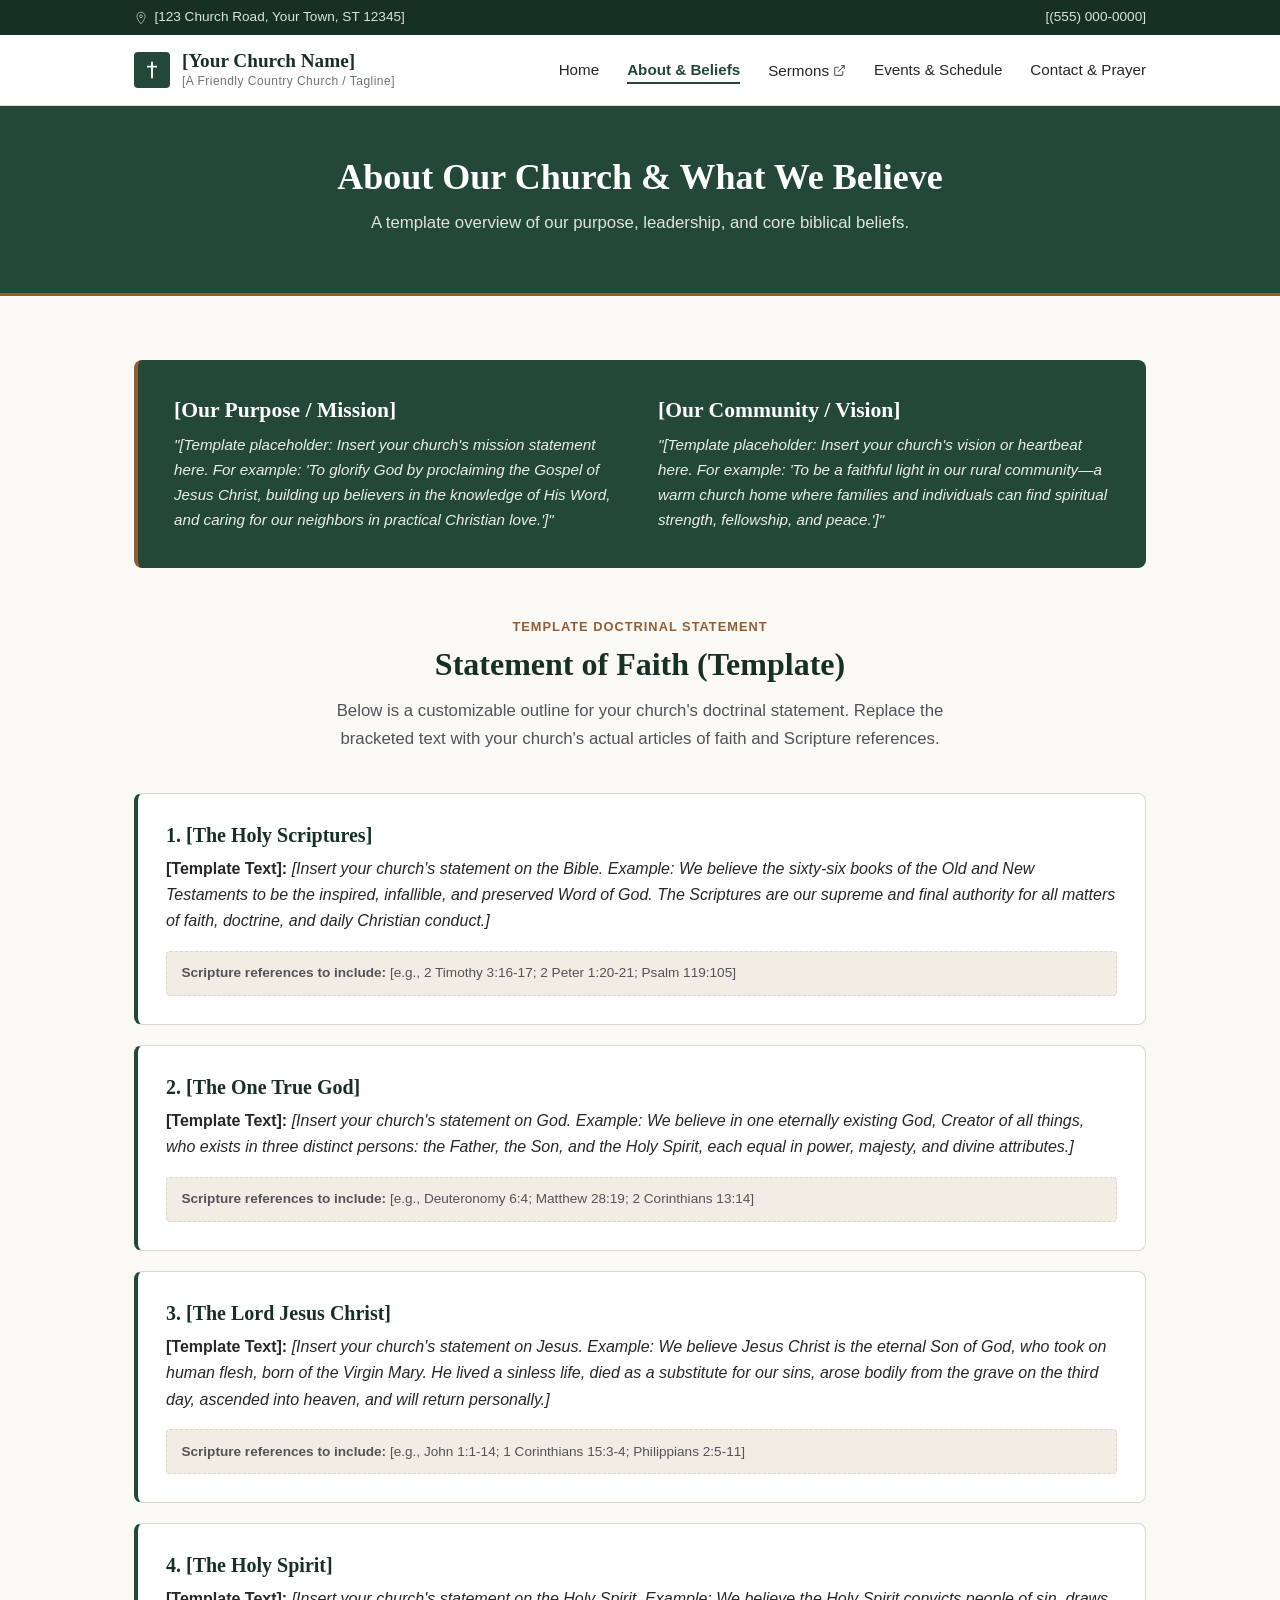
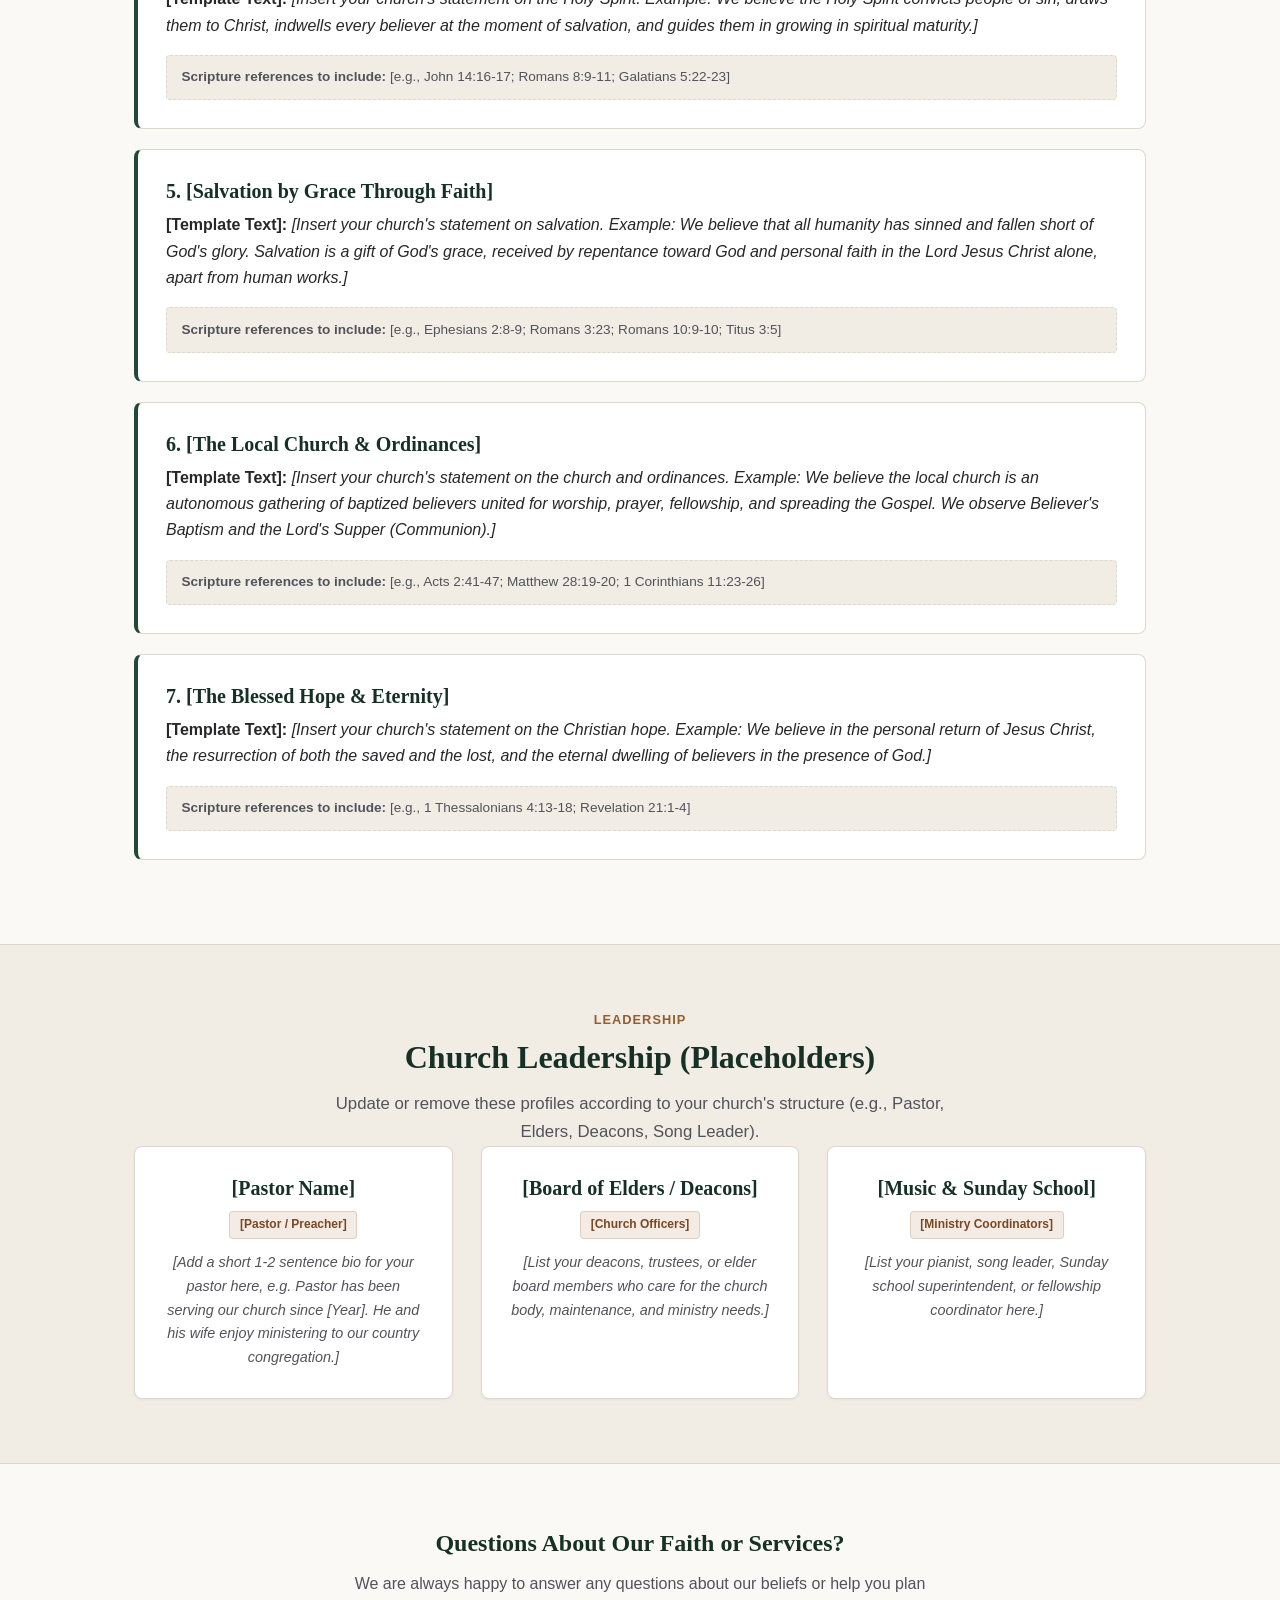
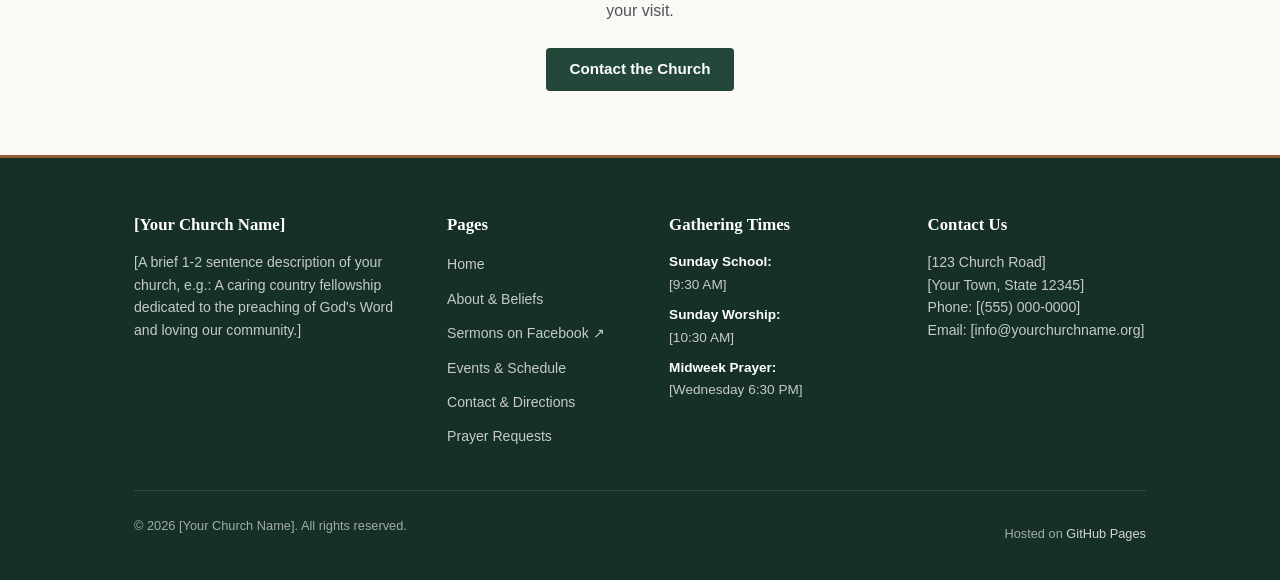
==== commit 59ae1194: "Small tweaks" ====
--- a/about.html
+++ b/about.html
@@ -18,8 +18,6 @@
         <span>[123 Church Road, Your Town, ST 12345]</span>
       </div>
       <div class="banner-links">
-        <a href="https://www.facebook.com/[YourChurchPage]/videos" target="_blank" rel="noopener">Sermons on Facebook ↗</a>
-        <a href="contact.html#prayer">Prayer Requests</a>
         <a href="tel:5550000000">[(555) 000-0000]</a>
       </div>
     </div>
